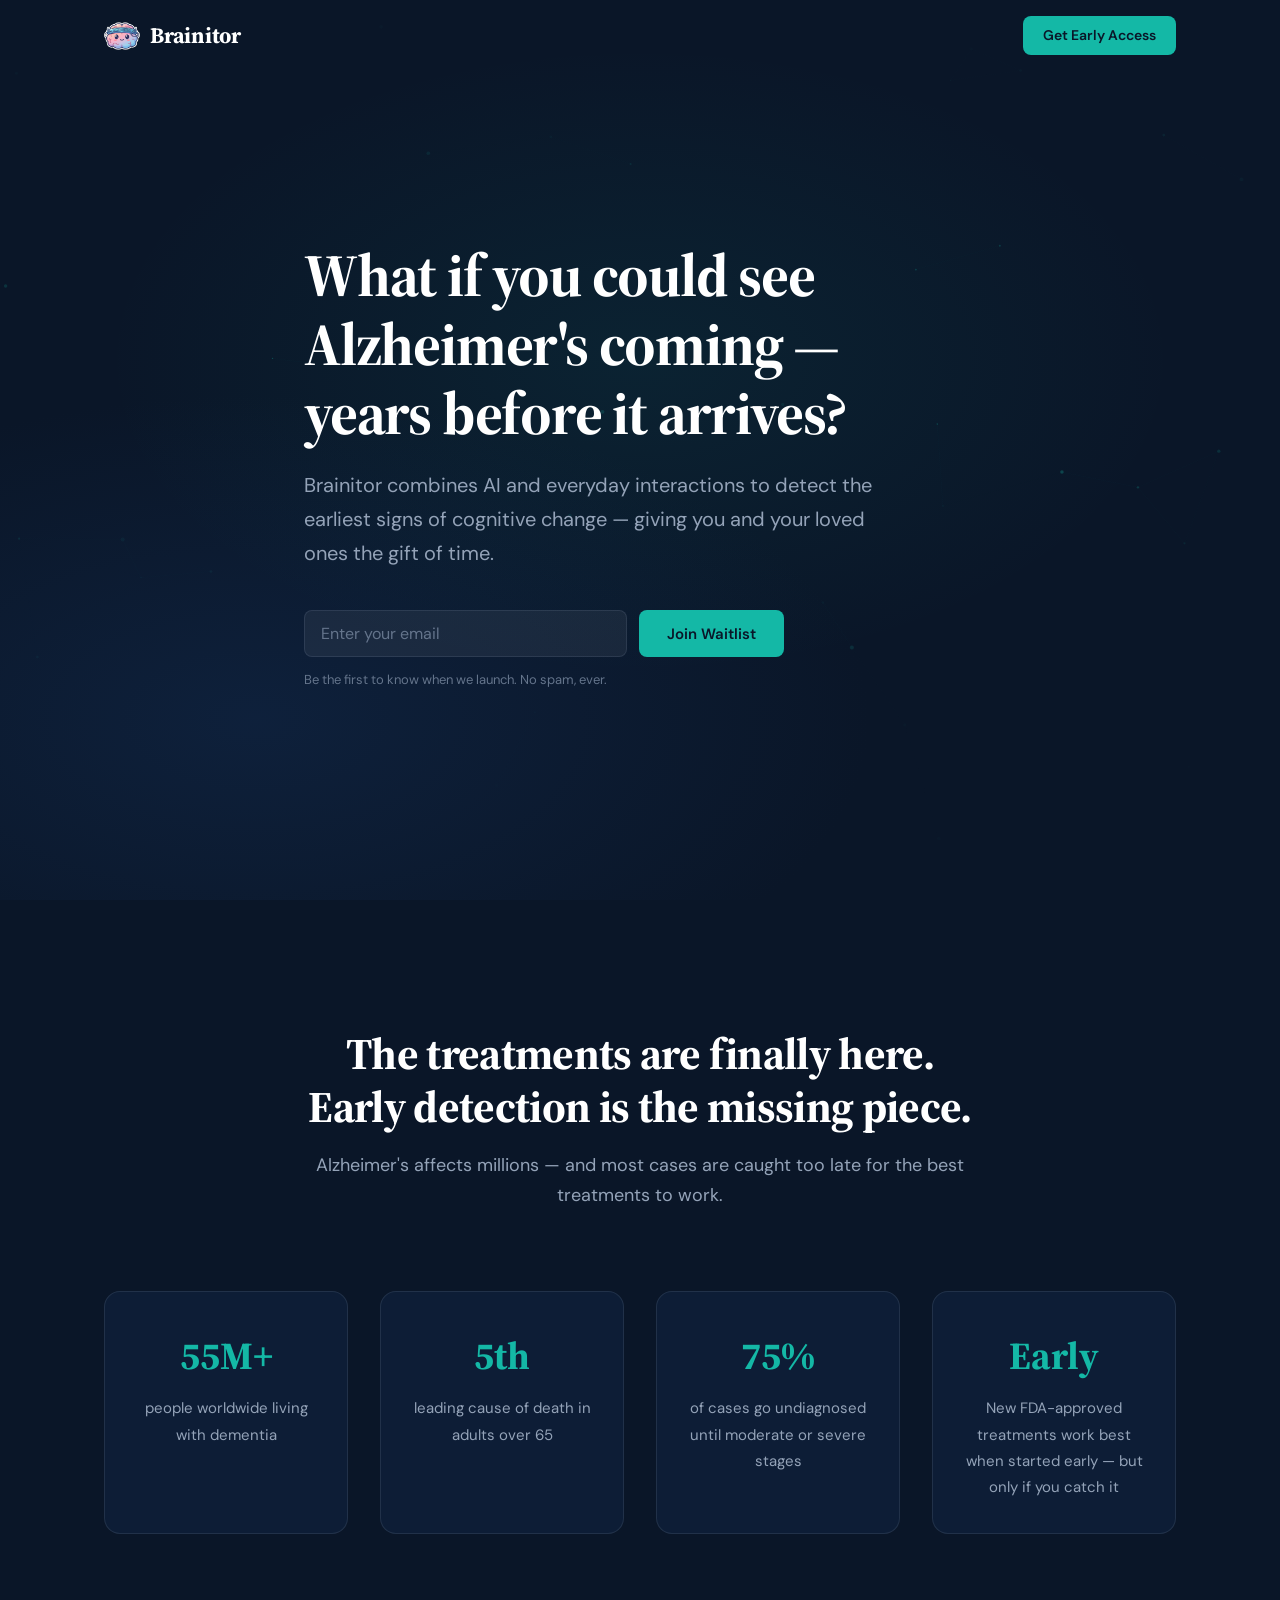
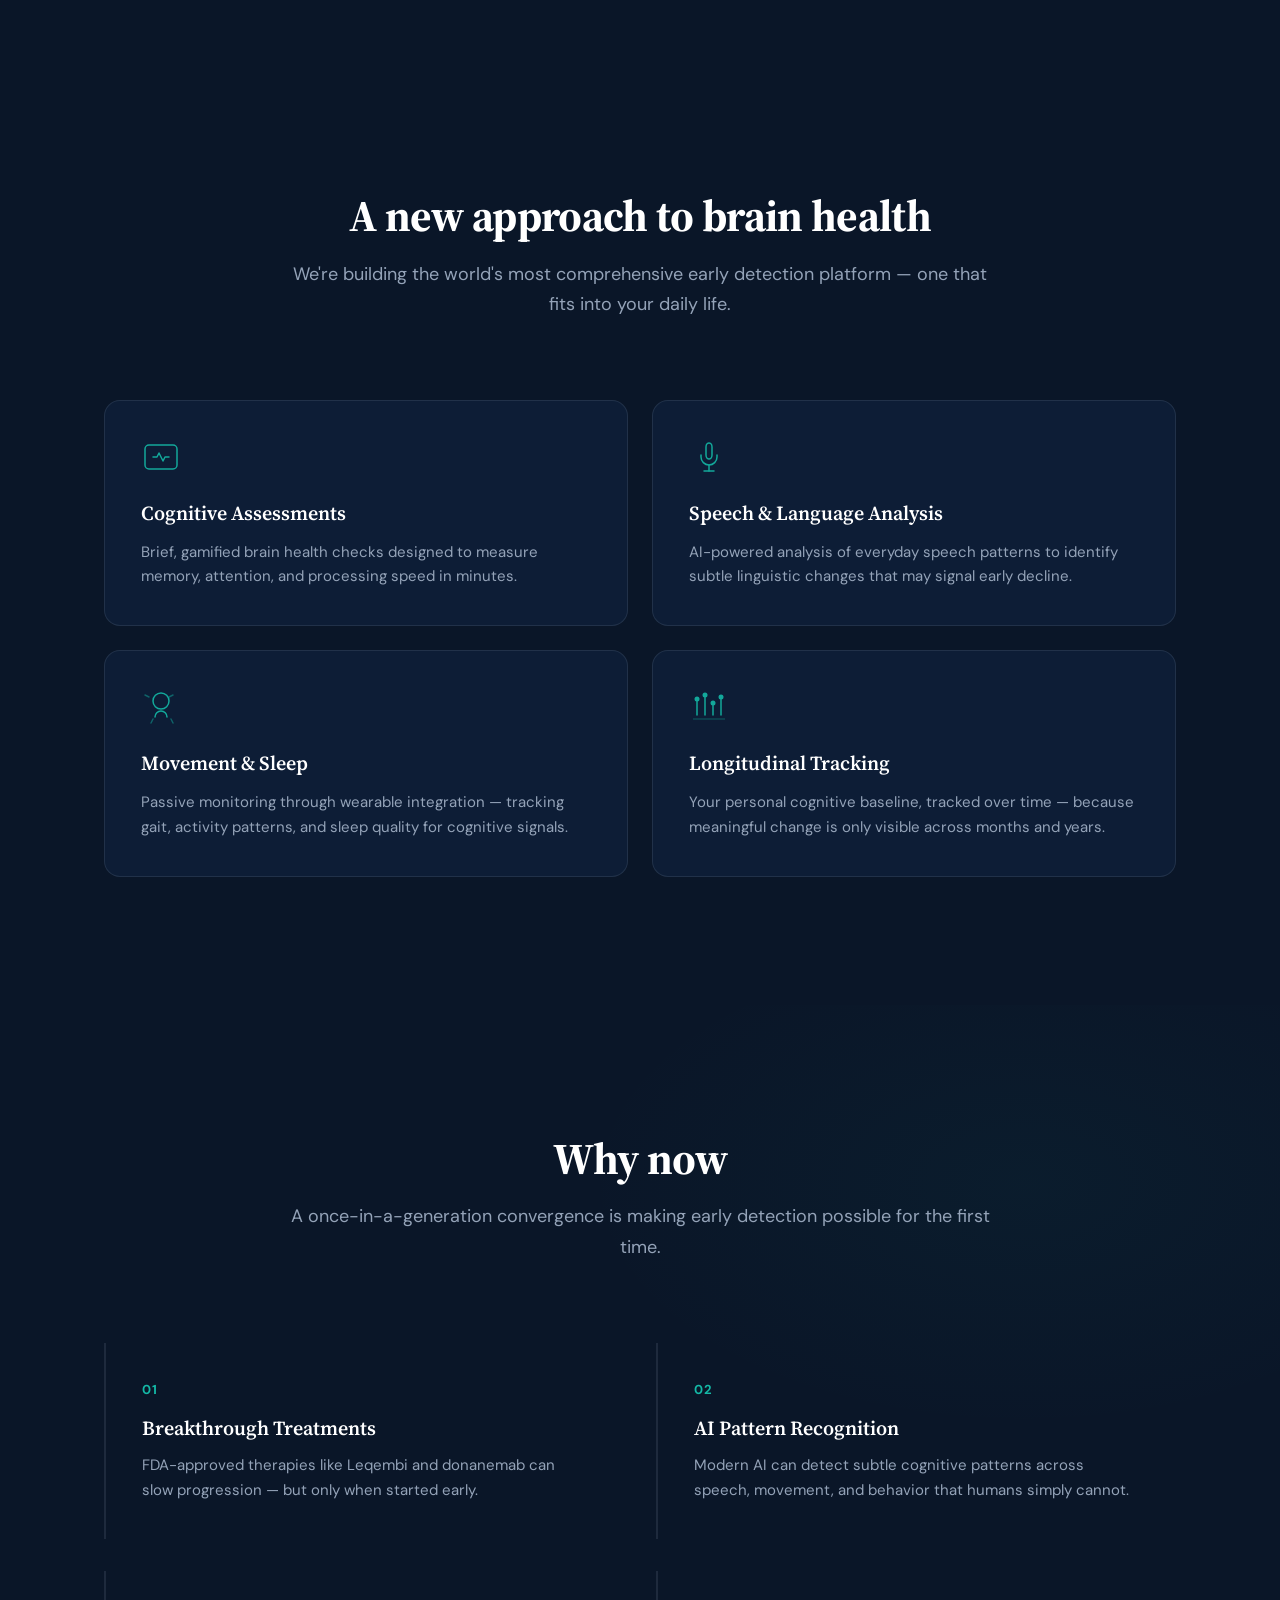
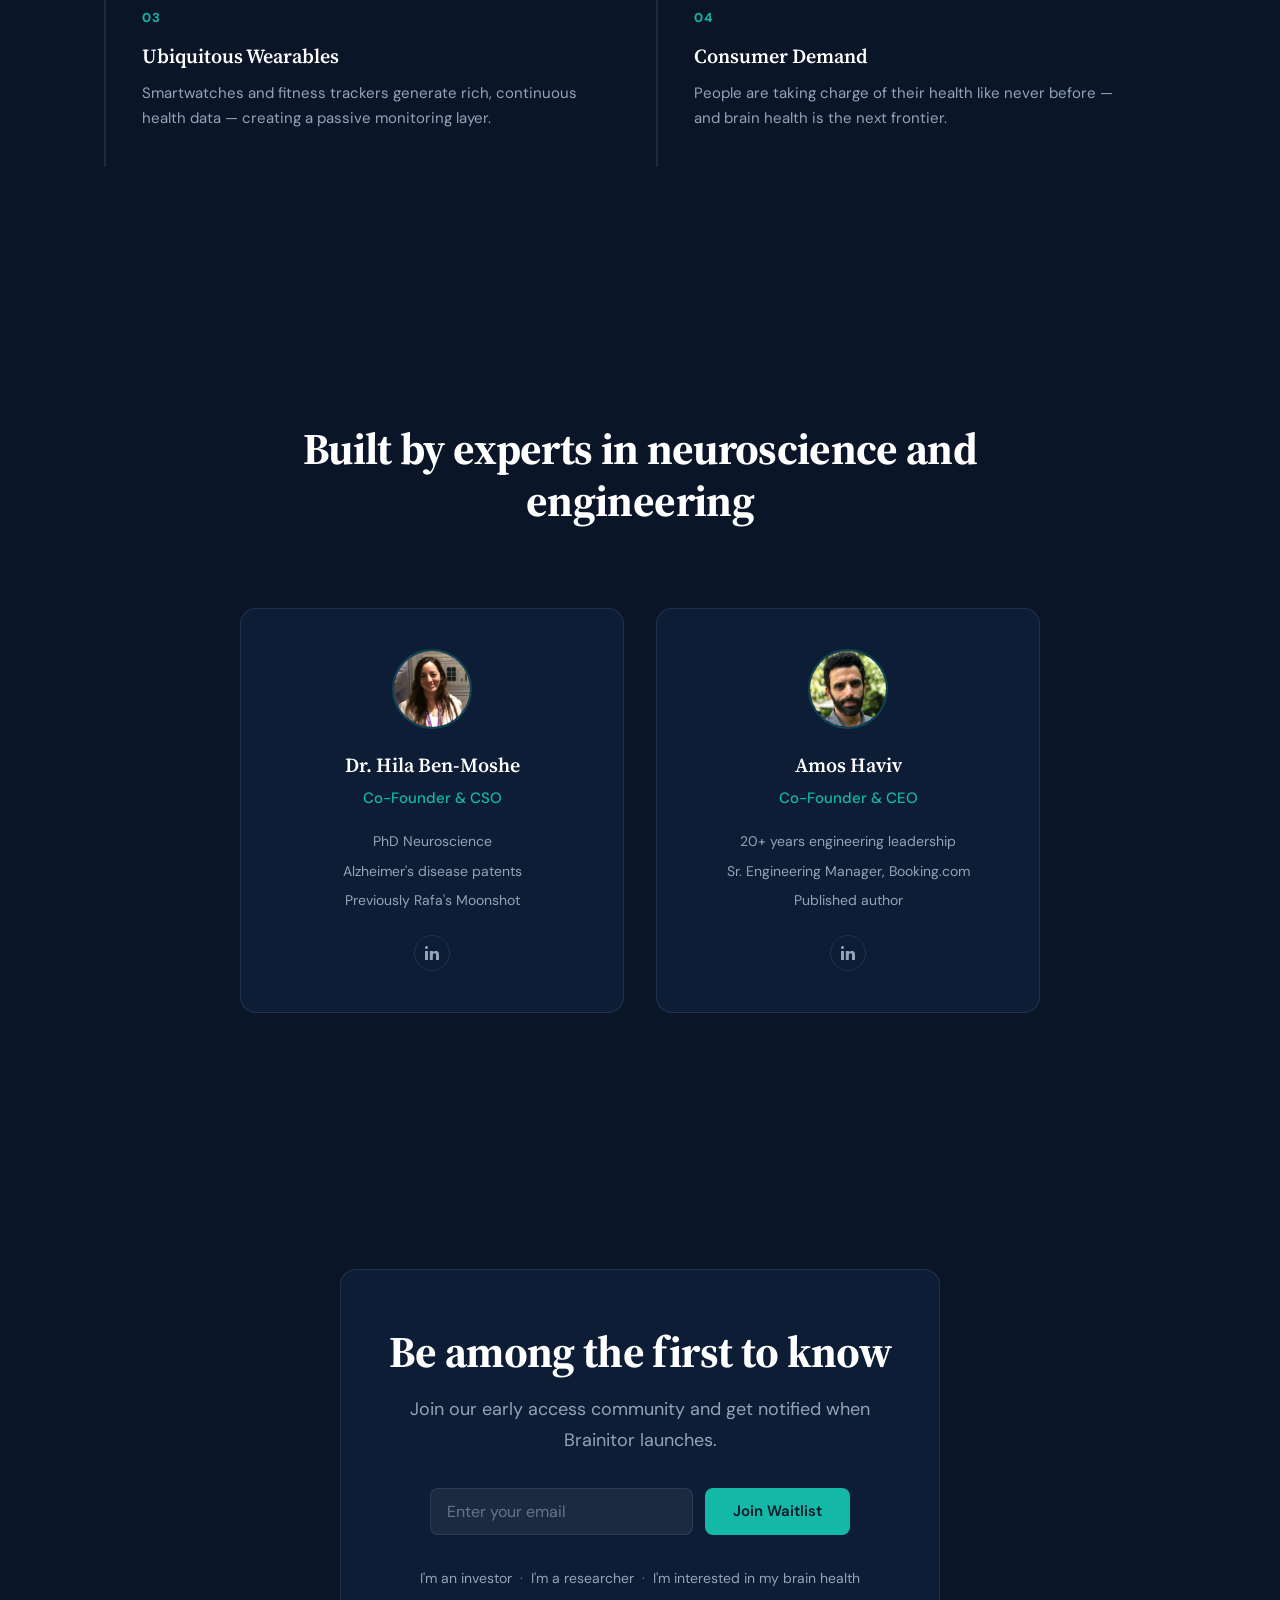
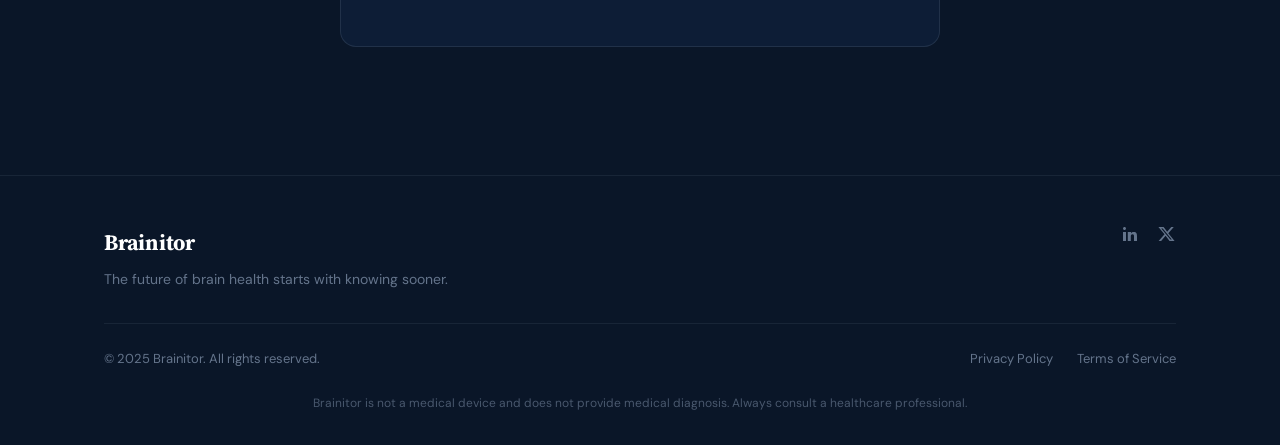
==== index.html @ 205f5f48 "Initial" ====
<!DOCTYPE html>
<html lang="en">
<head>
  <meta charset="UTF-8">
  <meta name="viewport" content="width=device-width, initial-scale=1.0">
  <title>Brainitor — Early Detection for Better Brain Health</title>
  <meta name="description" content="Brainitor combines AI and everyday interactions to detect the earliest signs of cognitive change — giving you and your loved ones the gift of time.">
  <meta name="keywords" content="brain health, early detection, Alzheimer's, cognitive health, AI, dementia, neuroscience">

  <!-- Open Graph -->
  <meta property="og:type" content="website">
  <meta property="og:title" content="Brainitor — Early Detection for Better Brain Health">
  <meta property="og:description" content="Brainitor combines AI and everyday interactions to detect the earliest signs of cognitive change — giving you and your loved ones the gift of time.">
  <meta property="og:image" content="https://brainitor.com/assets/og-image.png">
  <meta property="og:url" content="https://brainitor.com">
  <meta property="og:site_name" content="Brainitor">

  <!-- Twitter Card -->
  <meta name="twitter:card" content="summary_large_image">
  <meta name="twitter:title" content="Brainitor — Early Detection for Better Brain Health">
  <meta name="twitter:description" content="Brainitor combines AI and everyday interactions to detect the earliest signs of cognitive change.">
  <meta name="twitter:image" content="https://brainitor.com/assets/og-image.png">

  <!-- Favicon -->
  <link rel="icon" type="image/x-icon" href="img/favicon.ico">

  <!-- Fonts -->
  <link rel="preconnect" href="https://fonts.googleapis.com">
  <link rel="preconnect" href="https://fonts.gstatic.com" crossorigin>
  <link href="https://fonts.googleapis.com/css2?family=Source+Serif+4:opsz,wght@8..60,400;8..60,600;8..60,700&family=DM+Sans:wght@400;500;600;700&display=swap" rel="stylesheet">

  <!-- Styles -->
  <link rel="stylesheet" href="css/styles.css">

  <!-- Structured Data -->
  <script type="application/ld+json">
  {
    "@context": "https://schema.org",
    "@type": "Organization",
    "name": "Brainitor",
    "url": "https://brainitor.com",
    "description": "Consumer-first, multi-modal AI platform for early cognitive decline detection.",
    "founders": [
      {
        "@type": "Person",
        "name": "Dr. Hila Ben-Moshe",
        "jobTitle": "Co-Founder & CSO"
      },
      {
        "@type": "Person",
        "name": "Amos Haviv",
        "jobTitle": "Co-Founder & CEO"
      }
    ]
  }
  </script>

  <!-- Analytics placeholder: Add your Google Analytics or Plausible snippet here -->
</head>
<body>
  <!-- Skip to content -->
  <a href="#main-content" class="skip-link">Skip to main content</a>

  <!-- Navigation -->
  <header class="nav" id="nav">
    <div class="nav__inner container">
      <a href="/" class="nav__logo" aria-label="Brainitor home">
        <img class="nav__logo-icon" src="img/logo.png" alt="" width="36" height="36">
        <span class="nav__logo-text">Brainitor</span>
      </a>
      <a href="#waitlist" class="btn btn--small">Get Early Access</a>
    </div>
  </header>

  <main id="main-content">

    <!-- Hero -->
    <section class="hero" id="hero">
      <canvas class="hero__canvas" id="heroCanvas" aria-hidden="true"></canvas>
      <div class="hero__overlay"></div>
      <div class="hero__content container">
        <h1 class="hero__title">What if you could see Alzheimer's coming &mdash; years before it arrives?</h1>
        <p class="hero__subtitle">Brainitor combines AI and everyday interactions to detect the earliest signs of cognitive change &mdash; giving you and your loved ones the gift of time.</p>
        <form class="hero__form waitlist-form" id="heroForm">
          <div class="hero__form-row">
            <label for="hero-email" class="sr-only">Email address</label>
            <input type="email" id="hero-email" name="email" placeholder="Enter your email" required class="input" autocomplete="email">
            <button type="submit" class="btn">Join Waitlist</button>
          </div>
          <p class="hero__form-note">Be the first to know when we launch. No spam, ever.</p>
        </form>
        <div class="hero__form-success" id="heroFormSuccess" hidden>
          <p>Thank you! You're on the list. We'll be in touch soon.</p>
        </div>
      </div>
    </section>

    <!-- Problem -->
    <section class="section problem" id="problem">
      <div class="container">
        <div class="section__header reveal">
          <h2 class="section__title">The treatments are finally here.<br>Early detection is the missing piece.</h2>
          <p class="section__subtitle">Alzheimer's affects millions — and most cases are caught too late for the best treatments to work.</p>
        </div>
        <div class="stats reveal">
          <div class="stat">
            <span class="stat__number">55M+</span>
            <span class="stat__label">people worldwide living with dementia</span>
          </div>
          <div class="stat">
            <span class="stat__number">5th</span>
            <span class="stat__label">leading cause of death in adults over 65</span>
          </div>
          <div class="stat">
            <span class="stat__number">75%</span>
            <span class="stat__label">of cases go undiagnosed until moderate or severe stages</span>
          </div>
          <div class="stat">
            <span class="stat__number">Early</span>
            <span class="stat__label">New FDA-approved treatments work best when started early — but only if you catch it</span>
          </div>
        </div>
      </div>
    </section>

    <!-- Approach -->
    <section class="section approach" id="approach">
      <div class="container">
        <div class="section__header reveal">
          <h2 class="section__title">A new approach to brain health</h2>
          <p class="section__subtitle">We're building the world's most comprehensive early detection platform — one that fits into your daily life.</p>
        </div>
        <div class="cards reveal">
          <div class="card">
            <div class="card__icon" aria-hidden="true">
              <svg width="40" height="40" viewBox="0 0 40 40" fill="none">
                <rect x="4" y="8" width="32" height="24" rx="4" stroke="var(--accent)" stroke-width="1.5"/>
                <path d="M12 20h4l2-4 4 8 2-4h4" stroke="var(--accent)" stroke-width="1.5" stroke-linecap="round" stroke-linejoin="round"/>
              </svg>
            </div>
            <h3 class="card__title">Cognitive Assessments</h3>
            <p class="card__text">Brief, gamified brain health checks designed to measure memory, attention, and processing speed in minutes.</p>
          </div>
          <div class="card">
            <div class="card__icon" aria-hidden="true">
              <svg width="40" height="40" viewBox="0 0 40 40" fill="none">
                <path d="M20 6c-1 0-3 1-3 4v8c0 3 2 4 3 4s3-1 3-4v-8c0-3-2-4-3-4z" stroke="var(--accent)" stroke-width="1.5"/>
                <path d="M12 18v2c0 4.4 3.6 8 8 8s8-3.6 8-8v-2" stroke="var(--accent)" stroke-width="1.5" stroke-linecap="round"/>
                <line x1="20" y1="28" x2="20" y2="34" stroke="var(--accent)" stroke-width="1.5" stroke-linecap="round"/>
                <line x1="15" y1="34" x2="25" y2="34" stroke="var(--accent)" stroke-width="1.5" stroke-linecap="round"/>
              </svg>
            </div>
            <h3 class="card__title">Speech &amp; Language Analysis</h3>
            <p class="card__text">AI-powered analysis of everyday speech patterns to identify subtle linguistic changes that may signal early decline.</p>
          </div>
          <div class="card">
            <div class="card__icon" aria-hidden="true">
              <svg width="40" height="40" viewBox="0 0 40 40" fill="none">
                <circle cx="20" cy="14" r="8" stroke="var(--accent)" stroke-width="1.5"/>
                <path d="M14 30c0-3.3 2.7-6 6-6s6 2.7 6 6" stroke="var(--accent)" stroke-width="1.5" stroke-linecap="round"/>
                <path d="M28 10l4-2m-24 2L4 8m8 24l-2 4m20-4l2 4" stroke="var(--accent)" stroke-width="1.5" stroke-linecap="round" opacity="0.5"/>
              </svg>
            </div>
            <h3 class="card__title">Movement &amp; Sleep</h3>
            <p class="card__text">Passive monitoring through wearable integration — tracking gait, activity patterns, and sleep quality for cognitive signals.</p>
          </div>
          <div class="card">
            <div class="card__icon" aria-hidden="true">
              <svg width="40" height="40" viewBox="0 0 40 40" fill="none">
                <path d="M8 28V12" stroke="var(--accent)" stroke-width="1.5" stroke-linecap="round"/>
                <path d="M16 28V8" stroke="var(--accent)" stroke-width="1.5" stroke-linecap="round"/>
                <path d="M24 28V16" stroke="var(--accent)" stroke-width="1.5" stroke-linecap="round"/>
                <path d="M32 28V10" stroke="var(--accent)" stroke-width="1.5" stroke-linecap="round"/>
                <circle cx="8" cy="12" r="2.5" fill="var(--accent)"/>
                <circle cx="16" cy="8" r="2.5" fill="var(--accent)"/>
                <circle cx="24" cy="16" r="2.5" fill="var(--accent)"/>
                <circle cx="32" cy="10" r="2.5" fill="var(--accent)"/>
                <line x1="4" y1="32" x2="36" y2="32" stroke="var(--accent)" stroke-width="1.5" opacity="0.3"/>
              </svg>
            </div>
            <h3 class="card__title">Longitudinal Tracking</h3>
            <p class="card__text">Your personal cognitive baseline, tracked over time — because meaningful change is only visible across months and years.</p>
          </div>
        </div>
      </div>
    </section>

    <!-- Why Now -->
    <section class="section why-now" id="why-now">
      <div class="container">
        <div class="section__header reveal">
          <h2 class="section__title">Why now</h2>
          <p class="section__subtitle">A once-in-a-generation convergence is making early detection possible for the first time.</p>
        </div>
        <div class="grid-2x2 reveal">
          <div class="grid-item">
            <div class="grid-item__marker" aria-hidden="true">01</div>
            <h3 class="grid-item__title">Breakthrough Treatments</h3>
            <p class="grid-item__text">FDA-approved therapies like Leqembi and donanemab can slow progression — but only when started early.</p>
          </div>
          <div class="grid-item">
            <div class="grid-item__marker" aria-hidden="true">02</div>
            <h3 class="grid-item__title">AI Pattern Recognition</h3>
            <p class="grid-item__text">Modern AI can detect subtle cognitive patterns across speech, movement, and behavior that humans simply cannot.</p>
          </div>
          <div class="grid-item">
            <div class="grid-item__marker" aria-hidden="true">03</div>
            <h3 class="grid-item__title">Ubiquitous Wearables</h3>
            <p class="grid-item__text">Smartwatches and fitness trackers generate rich, continuous health data — creating a passive monitoring layer.</p>
          </div>
          <div class="grid-item">
            <div class="grid-item__marker" aria-hidden="true">04</div>
            <h3 class="grid-item__title">Consumer Demand</h3>
            <p class="grid-item__text">People are taking charge of their health like never before — and brain health is the next frontier.</p>
          </div>
        </div>
      </div>
    </section>

    <!-- Team -->
    <section class="section team" id="team">
      <div class="container">
        <div class="section__header reveal">
          <h2 class="section__title">Built by experts in neuroscience and engineering</h2>
        </div>
        <div class="team__grid reveal">
          <div class="team-card">
            <img class="team-card__photo" src="img/hila.jpeg" alt="Dr. Hila Ben-Moshe" width="80" height="80">
            <h3 class="team-card__name">Dr. Hila Ben-Moshe</h3>
            <p class="team-card__role">Co-Founder &amp; CSO</p>
            <ul class="team-card__details">
              <li>PhD Neuroscience</li>
              <li>Alzheimer's disease patents</li>
              <li>Previously Rafa's Moonshot</li>
            </ul>
            <a href="https://www.linkedin.com/in/hila-ben-moshe/" target="_blank" rel="noopener noreferrer" class="team-card__social" aria-label="Hila Ben-Moshe on LinkedIn">
              <svg width="20" height="20" viewBox="0 0 20 20" fill="currentColor" aria-hidden="true">
                <path d="M4.5 3C3.67 3 3 3.67 3 4.5S3.67 6 4.5 6 6 5.33 6 4.5 5.33 3 4.5 3zM3 8h3v9H3V8zm5.5 0H11v1.2h.04C11.4 8.5 12.6 8 13.8 8c2.8 0 3.2 1.8 3.2 4.2V17h-3v-4.3c0-1 0-2.4-1.5-2.4s-1.7 1.2-1.7 2.3V17h-3V8z"/>
              </svg>
            </a>
          </div>
          <div class="team-card">
            <img class="team-card__photo" src="img/amos.jpeg" alt="Amos Haviv" width="80" height="80">
            <h3 class="team-card__name">Amos Haviv</h3>
            <p class="team-card__role">Co-Founder &amp; CEO</p>
            <ul class="team-card__details">
              <li>20+ years engineering leadership</li>
              <li>Sr. Engineering Manager, Booking.com</li>
              <li>Published author</li>
            </ul>
            <a href="https://www.linkedin.com/in/amoshaviv/" target="_blank" rel="noopener noreferrer" class="team-card__social" aria-label="Amos Haviv on LinkedIn">
              <svg width="20" height="20" viewBox="0 0 20 20" fill="currentColor" aria-hidden="true">
                <path d="M4.5 3C3.67 3 3 3.67 3 4.5S3.67 6 4.5 6 6 5.33 6 4.5 5.33 3 4.5 3zM3 8h3v9H3V8zm5.5 0H11v1.2h.04C11.4 8.5 12.6 8 13.8 8c2.8 0 3.2 1.8 3.2 4.2V17h-3v-4.3c0-1 0-2.4-1.5-2.4s-1.7 1.2-1.7 2.3V17h-3V8z"/>
              </svg>
            </a>
          </div>
        </div>
      </div>
    </section>

    <!-- CTA / Waitlist -->
    <section class="section cta" id="waitlist">
      <div class="container">
        <div class="cta__inner reveal">
          <h2 class="section__title">Be among the first to know</h2>
          <p class="section__subtitle">Join our early access community and get notified when Brainitor launches.</p>
          <form class="cta__form waitlist-form" id="ctaForm">
            <div class="cta__form-row">
              <label for="cta-email" class="sr-only">Email address</label>
              <input type="email" id="cta-email" name="email" placeholder="Enter your email" required class="input" autocomplete="email">
              <button type="submit" class="btn">Join Waitlist</button>
            </div>
          </form>
          <div class="cta__form-success" id="ctaFormSuccess" hidden>
            <p>Thank you! You're on the list. We'll be in touch soon.</p>
          </div>
          <div class="cta__links">
            <a href="mailto:hello@brainitor.com?subject=Investor%20Inquiry">I'm an investor</a>
            <span class="cta__links-divider" aria-hidden="true">&middot;</span>
            <a href="mailto:hello@brainitor.com?subject=Research%20Collaboration">I'm a researcher</a>
            <span class="cta__links-divider" aria-hidden="true">&middot;</span>
            <a href="mailto:hello@brainitor.com?subject=Early%20Access%20Interest">I'm interested in my brain health</a>
          </div>
        </div>
      </div>
    </section>

  </main>

  <!-- Footer -->
  <footer class="footer">
    <div class="container">
      <div class="footer__top">
        <div class="footer__brand">
          <span class="nav__logo-text">Brainitor</span>
          <p class="footer__tagline">The future of brain health starts with knowing sooner.</p>
        </div>
        <div class="footer__social">
          <a href="#" aria-label="Brainitor on LinkedIn">
            <svg width="20" height="20" viewBox="0 0 20 20" fill="currentColor" aria-hidden="true">
              <path d="M4.5 3C3.67 3 3 3.67 3 4.5S3.67 6 4.5 6 6 5.33 6 4.5 5.33 3 4.5 3zM3 8h3v9H3V8zm5.5 0H11v1.2h.04C11.4 8.5 12.6 8 13.8 8c2.8 0 3.2 1.8 3.2 4.2V17h-3v-4.3c0-1 0-2.4-1.5-2.4s-1.7 1.2-1.7 2.3V17h-3V8z"/>
            </svg>
          </a>
          <a href="#" aria-label="Brainitor on X (Twitter)">
            <svg width="20" height="20" viewBox="0 0 20 20" fill="currentColor" aria-hidden="true">
              <path d="M15.27 3h2.51l-5.49 6.27L18.6 17h-5.06l-3.96-5.18L5.16 17H2.64l5.87-6.71L2.4 3h5.19l3.58 4.73L15.27 3zm-.88 12.57h1.39L6.73 4.43H5.24l9.15 11.14z"/>
            </svg>
          </a>
        </div>
      </div>
      <div class="footer__bottom">
        <p class="footer__copy">&copy; 2025 Brainitor. All rights reserved.</p>
        <div class="footer__links">
          <a href="#">Privacy Policy</a>
          <a href="#">Terms of Service</a>
        </div>
      </div>
      <p class="footer__disclaimer">Brainitor is not a medical device and does not provide medical diagnosis. Always consult a healthcare professional.</p>
    </div>
  </footer>

  <script src="js/main.js"></script>
</body>
</html>
---- css/styles.css ----
/* ========================================
   Brainitor — Stealth Homepage Styles
   ======================================== */

/* --- Custom Properties --- */
:root {
  --bg-deep: #0a1628;
  --bg-mid: #0f2340;
  --bg-card: rgba(15, 35, 64, 0.6);
  --accent: #14b8a6;
  --accent-hover: #0d9488;
  --cta: #f97316;
  --cta-hover: #ea580c;
  --text-primary: #ffffff;
  --text-body: #f8fafc;
  --text-muted: #94a3b8;
  --text-dim: #64748b;
  --border-subtle: rgba(148, 163, 184, 0.1);
  --border-card: rgba(148, 163, 184, 0.15);
  --font-heading: 'Source Serif 4', Georgia, serif;
  --font-body: 'DM Sans', system-ui, -apple-system, sans-serif;
  --container: 1120px;
  --space-xs: 0.5rem;
  --space-sm: 1rem;
  --space-md: 1.5rem;
  --space-lg: 3rem;
  --space-xl: 5rem;
  --space-2xl: 8rem;
  --radius: 8px;
  --radius-lg: 16px;
  --transition: 0.3s ease;
}

/* --- Reset --- */
*,
*::before,
*::after {
  box-sizing: border-box;
  margin: 0;
  padding: 0;
}

html {
  scroll-behavior: smooth;
  -webkit-text-size-adjust: 100%;
}

body {
  font-family: var(--font-body);
  font-size: 1rem;
  line-height: 1.65;
  color: var(--text-body);
  background-color: var(--bg-deep);
  -webkit-font-smoothing: antialiased;
  -moz-osx-font-smoothing: grayscale;
  overflow-x: hidden;
}

img, svg {
  display: block;
  max-width: 100%;
}

a {
  color: var(--accent);
  text-decoration: none;
  transition: color var(--transition);
}

a:hover {
  color: var(--accent-hover);
}

ul {
  list-style: none;
}

/* --- Utilities --- */
.sr-only {
  position: absolute;
  width: 1px;
  height: 1px;
  padding: 0;
  margin: -1px;
  overflow: hidden;
  clip: rect(0, 0, 0, 0);
  white-space: nowrap;
  border: 0;
}

.skip-link {
  position: absolute;
  top: -100%;
  left: 16px;
  z-index: 1000;
  padding: 0.75rem 1.5rem;
  background: var(--accent);
  color: var(--bg-deep);
  font-weight: 600;
  border-radius: var(--radius);
  transition: top var(--transition);
}

.skip-link:focus {
  top: 16px;
  color: var(--bg-deep);
}

.container {
  width: 100%;
  max-width: var(--container);
  margin: 0 auto;
  padding: 0 1.5rem;
}

/* --- Navigation --- */
.nav {
  position: fixed;
  top: 0;
  left: 0;
  right: 0;
  z-index: 100;
  padding: 1rem 0;
  transition: background var(--transition), box-shadow var(--transition);
}

.nav--scrolled {
  background: rgba(10, 22, 40, 0.85);
  backdrop-filter: blur(16px);
  -webkit-backdrop-filter: blur(16px);
  box-shadow: 0 1px 0 var(--border-subtle);
}

.nav__inner {
  display: flex;
  align-items: center;
  justify-content: space-between;
}

.nav__logo {
  display: flex;
  align-items: center;
  gap: 0.625rem;
  color: var(--text-primary);
  text-decoration: none;
}

.nav__logo:hover {
  color: var(--text-primary);
}

.nav__logo-icon {
  width: 36px;
  height: 36px;
  object-fit: contain;
  border-radius: 6px;
}

.nav__logo-text {
  font-family: var(--font-heading);
  font-size: 1.375rem;
  font-weight: 700;
  letter-spacing: -0.01em;
  color: var(--text-primary);
}

/* --- Buttons --- */
.btn {
  display: inline-flex;
  align-items: center;
  justify-content: center;
  padding: 0.75rem 1.75rem;
  font-family: var(--font-body);
  font-size: 0.9375rem;
  font-weight: 600;
  color: var(--bg-deep);
  background: var(--accent);
  border: none;
  border-radius: var(--radius);
  cursor: pointer;
  transition: background var(--transition), transform 0.15s ease;
  white-space: nowrap;
}

.btn:hover {
  background: var(--accent-hover);
  color: var(--bg-deep);
  transform: translateY(-1px);
}

.btn:focus-visible {
  outline: 2px solid var(--accent);
  outline-offset: 2px;
}

.btn:active {
  transform: translateY(0);
}

.btn--small {
  padding: 0.5rem 1.25rem;
  font-size: 0.875rem;
}

.input {
  padding: 0.75rem 1rem;
  font-family: var(--font-body);
  font-size: 1rem;
  color: var(--text-body);
  background: rgba(255, 255, 255, 0.06);
  border: 1px solid var(--border-card);
  border-radius: var(--radius);
  outline: none;
  transition: border-color var(--transition), background var(--transition);
  width: 100%;
}

.input::placeholder {
  color: var(--text-dim);
}

.input:focus {
  border-color: var(--accent);
  background: rgba(255, 255, 255, 0.1);
}

/* --- Hero --- */
.hero {
  position: relative;
  display: flex;
  align-items: center;
  min-height: 100vh;
  min-height: 100dvh;
  padding: 8rem 0 6rem;
  overflow: hidden;
}

.hero__canvas {
  position: absolute;
  inset: 0;
  width: 100%;
  height: 100%;
}

.hero__overlay {
  position: absolute;
  inset: 0;
  background:
    radial-gradient(ellipse 60% 50% at 50% 40%, rgba(20, 184, 166, 0.08) 0%, transparent 70%),
    radial-gradient(ellipse 80% 60% at 20% 80%, rgba(15, 35, 64, 0.8) 0%, transparent 60%),
    linear-gradient(180deg, var(--bg-deep) 0%, rgba(10, 22, 40, 0.3) 40%, var(--bg-deep) 100%);
  pointer-events: none;
}

.hero__content {
  position: relative;
  z-index: 2;
  max-width: 720px;
}

.hero__title {
  font-family: var(--font-heading);
  font-size: clamp(2.25rem, 5vw, 3.75rem);
  font-weight: 700;
  line-height: 1.15;
  color: var(--text-primary);
  margin-bottom: 1.25rem;
  letter-spacing: -0.02em;
}

.hero__subtitle {
  font-size: clamp(1.0625rem, 2vw, 1.25rem);
  line-height: 1.7;
  color: var(--text-muted);
  margin-bottom: 2.5rem;
  max-width: 600px;
}

.hero__form-row {
  display: flex;
  gap: 0.75rem;
  max-width: 480px;
}

.hero__form-row .input {
  flex: 1;
}

.hero__form-note {
  margin-top: 0.75rem;
  font-size: 0.8125rem;
  color: var(--text-dim);
}

.hero__form-success p,
.cta__form-success p {
  color: var(--accent);
  font-weight: 500;
  font-size: 1.0625rem;
}

/* --- Sections --- */
.section {
  padding: var(--space-2xl) 0;
}

.section__header {
  text-align: center;
  max-width: 700px;
  margin: 0 auto var(--space-xl);
}

.section__title {
  font-family: var(--font-heading);
  font-size: clamp(1.75rem, 3.5vw, 2.75rem);
  font-weight: 700;
  line-height: 1.2;
  color: var(--text-primary);
  margin-bottom: 1rem;
  letter-spacing: -0.015em;
}

.section__subtitle {
  font-size: clamp(1rem, 1.5vw, 1.125rem);
  color: var(--text-muted);
  line-height: 1.7;
}

/* --- Stats --- */
.stats {
  display: grid;
  grid-template-columns: repeat(4, 1fr);
  gap: 2rem;
}

.stat {
  text-align: center;
  padding: 2rem 1.5rem;
  background: var(--bg-card);
  border: 1px solid var(--border-card);
  border-radius: var(--radius-lg);
}

.stat__number {
  display: block;
  font-family: var(--font-heading);
  font-size: clamp(2rem, 3vw, 2.75rem);
  font-weight: 700;
  color: var(--accent);
  margin-bottom: 0.5rem;
}

.stat__label {
  font-size: 0.9375rem;
  color: var(--text-muted);
  line-height: 1.5;
}

/* --- Cards --- */
.cards {
  display: grid;
  grid-template-columns: repeat(2, 1fr);
  gap: 1.5rem;
}

.card {
  padding: 2.25rem;
  background: var(--bg-card);
  border: 1px solid var(--border-card);
  border-radius: var(--radius-lg);
  transition: border-color var(--transition), transform var(--transition);
}

.card:hover {
  border-color: rgba(20, 184, 166, 0.3);
  transform: translateY(-2px);
}

.card__icon {
  margin-bottom: 1.25rem;
  opacity: 0.9;
}

.card__title {
  font-family: var(--font-heading);
  font-size: 1.25rem;
  font-weight: 600;
  color: var(--text-primary);
  margin-bottom: 0.625rem;
}

.card__text {
  font-size: 0.9375rem;
  color: var(--text-muted);
  line-height: 1.65;
}

/* --- Grid 2x2 (Why Now) --- */
.why-now {
  background:
    radial-gradient(ellipse 50% 40% at 80% 20%, rgba(20, 184, 166, 0.04) 0%, transparent 70%),
    var(--bg-deep);
}

.grid-2x2 {
  display: grid;
  grid-template-columns: repeat(2, 1fr);
  gap: 2rem;
}

.grid-item {
  padding: 2.25rem;
  border-left: 2px solid var(--border-card);
  transition: border-color var(--transition);
}

.grid-item:hover {
  border-left-color: var(--accent);
}

.grid-item__marker {
  font-family: var(--font-body);
  font-size: 0.8125rem;
  font-weight: 700;
  color: var(--accent);
  letter-spacing: 0.05em;
  margin-bottom: 0.75rem;
}

.grid-item__title {
  font-family: var(--font-heading);
  font-size: 1.25rem;
  font-weight: 600;
  color: var(--text-primary);
  margin-bottom: 0.5rem;
}

.grid-item__text {
  font-size: 0.9375rem;
  color: var(--text-muted);
  line-height: 1.65;
}

/* --- Team --- */
.team__grid {
  display: grid;
  grid-template-columns: repeat(2, 1fr);
  gap: 2rem;
  max-width: 800px;
  margin: 0 auto;
}

.team-card {
  text-align: center;
  padding: 2.5rem 2rem;
  background: var(--bg-card);
  border: 1px solid var(--border-card);
  border-radius: var(--radius-lg);
}

.team-card__avatar {
  width: 80px;
  height: 80px;
  margin: 0 auto 1.25rem;
  display: flex;
  align-items: center;
  justify-content: center;
  background: linear-gradient(135deg, rgba(20, 184, 166, 0.15), rgba(20, 184, 166, 0.05));
  border: 1px solid rgba(20, 184, 166, 0.25);
  border-radius: 50%;
  font-family: var(--font-heading);
  font-size: 1.25rem;
  font-weight: 700;
  color: var(--accent);
}

.team-card__photo {
  width: 80px;
  height: 80px;
  margin: 0 auto 1.25rem;
  border-radius: 50%;
  object-fit: cover;
  border: 2px solid rgba(20, 184, 166, 0.25);
}

.team-card__name {
  font-family: var(--font-heading);
  font-size: 1.25rem;
  font-weight: 600;
  color: var(--text-primary);
  margin-bottom: 0.25rem;
}

.team-card__role {
  font-size: 0.9375rem;
  color: var(--accent);
  font-weight: 500;
  margin-bottom: 1rem;
}

.team-card__details {
  margin-bottom: 1.25rem;
}

.team-card__details li {
  font-size: 0.875rem;
  color: var(--text-muted);
  padding: 0.2rem 0;
}

.team-card__social {
  display: inline-flex;
  align-items: center;
  justify-content: center;
  width: 36px;
  height: 36px;
  color: var(--text-muted);
  border: 1px solid var(--border-card);
  border-radius: 50%;
  transition: color var(--transition), border-color var(--transition);
}

.team-card__social:hover {
  color: var(--accent);
  border-color: var(--accent);
}

/* --- CTA --- */
.cta {
  padding: var(--space-2xl) 0;
}

.cta__inner {
  text-align: center;
  max-width: 600px;
  margin: 0 auto;
  padding: 3.5rem 2.5rem;
  background: var(--bg-card);
  border: 1px solid var(--border-card);
  border-radius: var(--radius-lg);
}

.cta__form {
  margin-top: 2rem;
}

.cta__form-row {
  display: flex;
  gap: 0.75rem;
  max-width: 420px;
  margin: 0 auto;
}

.cta__form-row .input {
  flex: 1;
}

.cta__form-success {
  margin-top: 1rem;
}

.cta__links {
  margin-top: 2rem;
  display: flex;
  align-items: center;
  justify-content: center;
  flex-wrap: wrap;
  gap: 0.5rem;
  font-size: 0.875rem;
}

.cta__links a {
  color: var(--text-muted);
  transition: color var(--transition);
}

.cta__links a:hover {
  color: var(--accent);
}

.cta__links-divider {
  color: var(--text-dim);
}

/* --- Footer --- */
.footer {
  padding: 3rem 0 2rem;
  border-top: 1px solid var(--border-subtle);
}

.footer__top {
  display: flex;
  align-items: flex-start;
  justify-content: space-between;
  margin-bottom: 2rem;
}

.footer__tagline {
  margin-top: 0.5rem;
  font-size: 0.875rem;
  color: var(--text-dim);
}

.footer__social {
  display: flex;
  gap: 1rem;
}

.footer__social a {
  color: var(--text-dim);
  transition: color var(--transition);
}

.footer__social a:hover {
  color: var(--accent);
}

.footer__bottom {
  display: flex;
  align-items: center;
  justify-content: space-between;
  padding-top: 1.5rem;
  border-top: 1px solid var(--border-subtle);
}

.footer__copy {
  font-size: 0.8125rem;
  color: var(--text-dim);
}

.footer__links {
  display: flex;
  gap: 1.5rem;
}

.footer__links a {
  font-size: 0.8125rem;
  color: var(--text-dim);
}

.footer__links a:hover {
  color: var(--text-muted);
}

.footer__disclaimer {
  margin-top: 1.5rem;
  font-size: 0.75rem;
  color: var(--text-dim);
  text-align: center;
  opacity: 0.7;
}

/* --- Scroll Reveal Animations --- */
.reveal {
  opacity: 0;
  transform: translateY(24px);
  transition: opacity 0.7s ease, transform 0.7s ease;
}

.reveal--visible {
  opacity: 1;
  transform: translateY(0);
}

/* --- Reduced Motion --- */
@media (prefers-reduced-motion: reduce) {
  html {
    scroll-behavior: auto;
  }

  .reveal {
    opacity: 1;
    transform: none;
    transition: none;
  }

  .card,
  .btn,
  .grid-item {
    transition: none;
  }

  .hero__canvas {
    display: none;
  }
}

/* --- Responsive: Tablet --- */
@media (max-width: 1024px) {
  .stats {
    grid-template-columns: repeat(2, 1fr);
  }
}

/* --- Responsive: Mobile --- */
@media (max-width: 768px) {
  .section {
    padding: var(--space-xl) 0;
  }

  .section__header {
    margin-bottom: var(--space-lg);
  }

  .hero {
    padding: 7rem 0 4rem;
    min-height: auto;
  }

  .hero__form-row,
  .cta__form-row {
    flex-direction: column;
  }

  .hero__form-row .btn,
  .cta__form-row .btn {
    width: 100%;
  }

  .stats {
    grid-template-columns: 1fr;
    gap: 1rem;
  }

  .stat {
    padding: 1.5rem;
  }

  .cards {
    grid-template-columns: 1fr;
  }

  .grid-2x2 {
    grid-template-columns: 1fr;
    gap: 1.5rem;
  }

  .team__grid {
    grid-template-columns: 1fr;
    max-width: 400px;
  }

  .footer__top {
    flex-direction: column;
    gap: 1.5rem;
  }

  .footer__bottom {
    flex-direction: column;
    gap: 0.75rem;
    text-align: center;
  }

  .cta__inner {
    padding: 2.5rem 1.5rem;
  }

  .cta__links {
    flex-direction: column;
    gap: 0.75rem;
  }

  .cta__links-divider {
    display: none;
  }
}
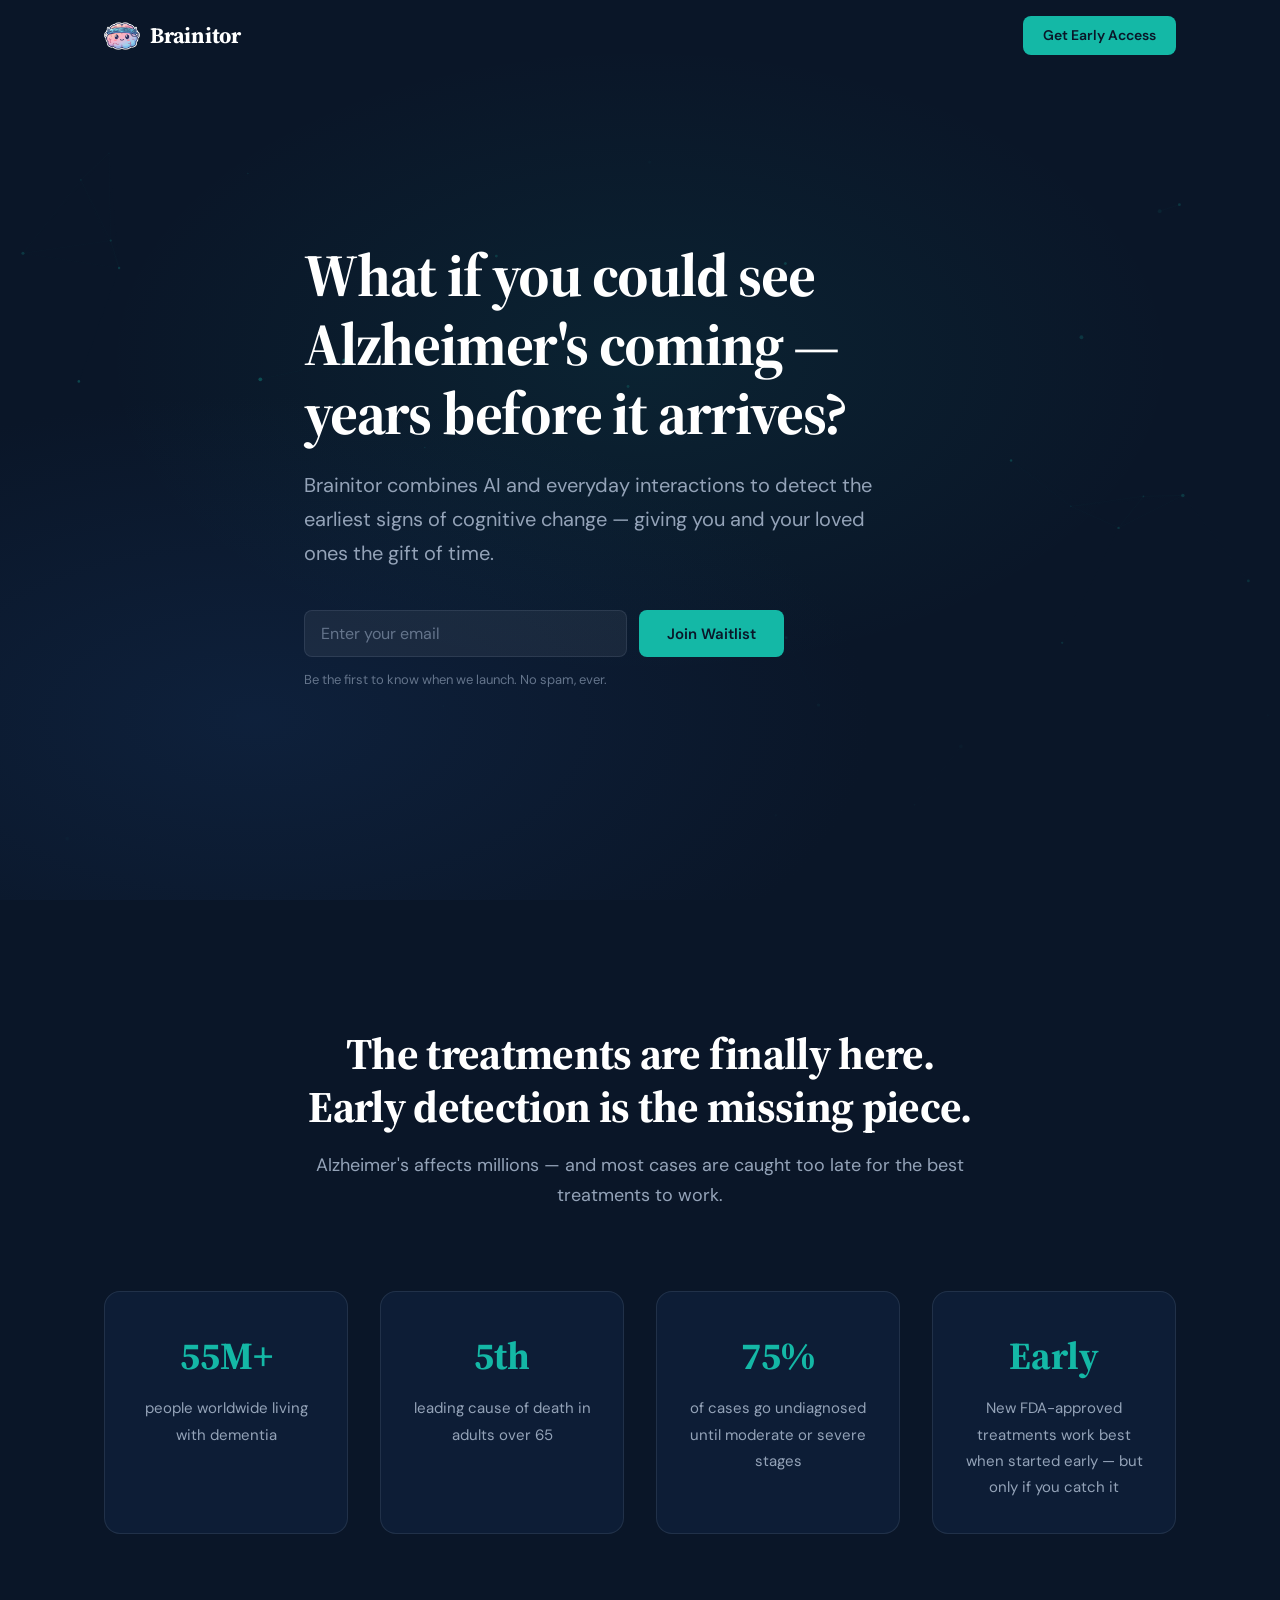
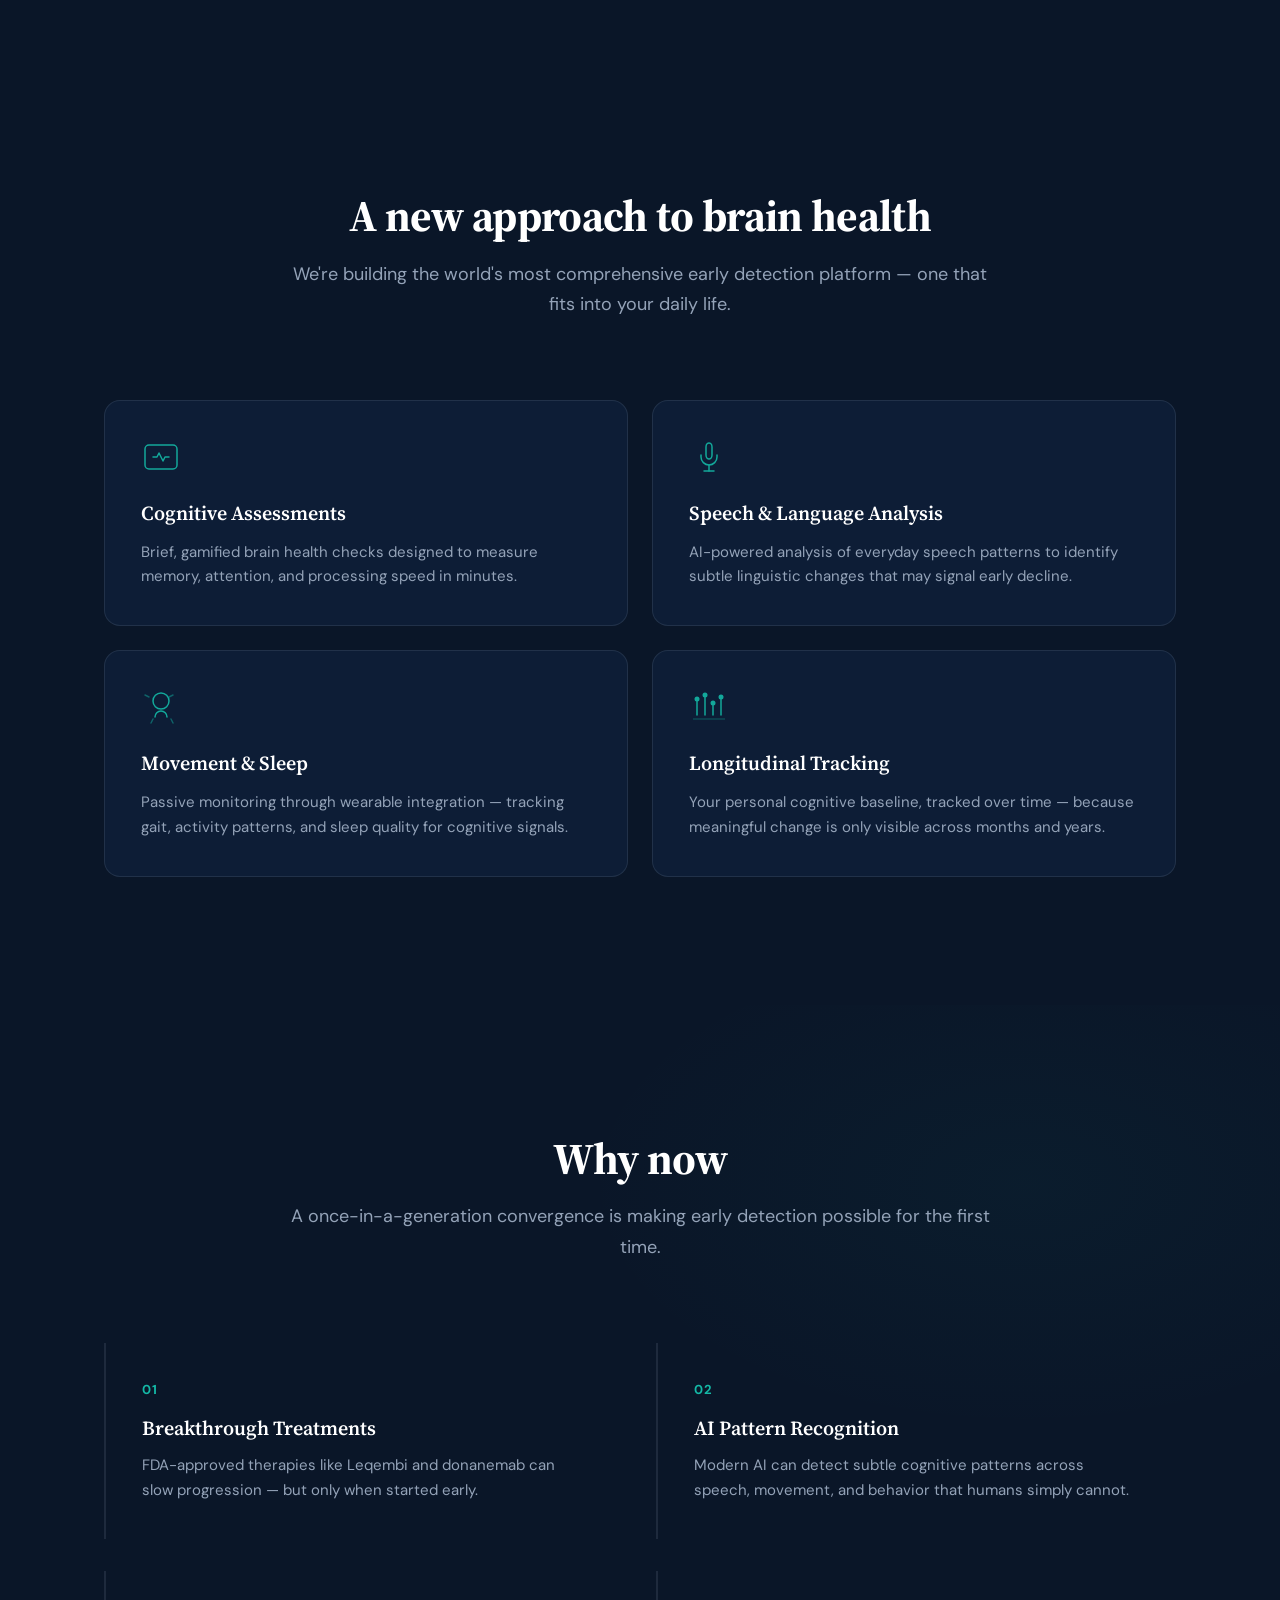
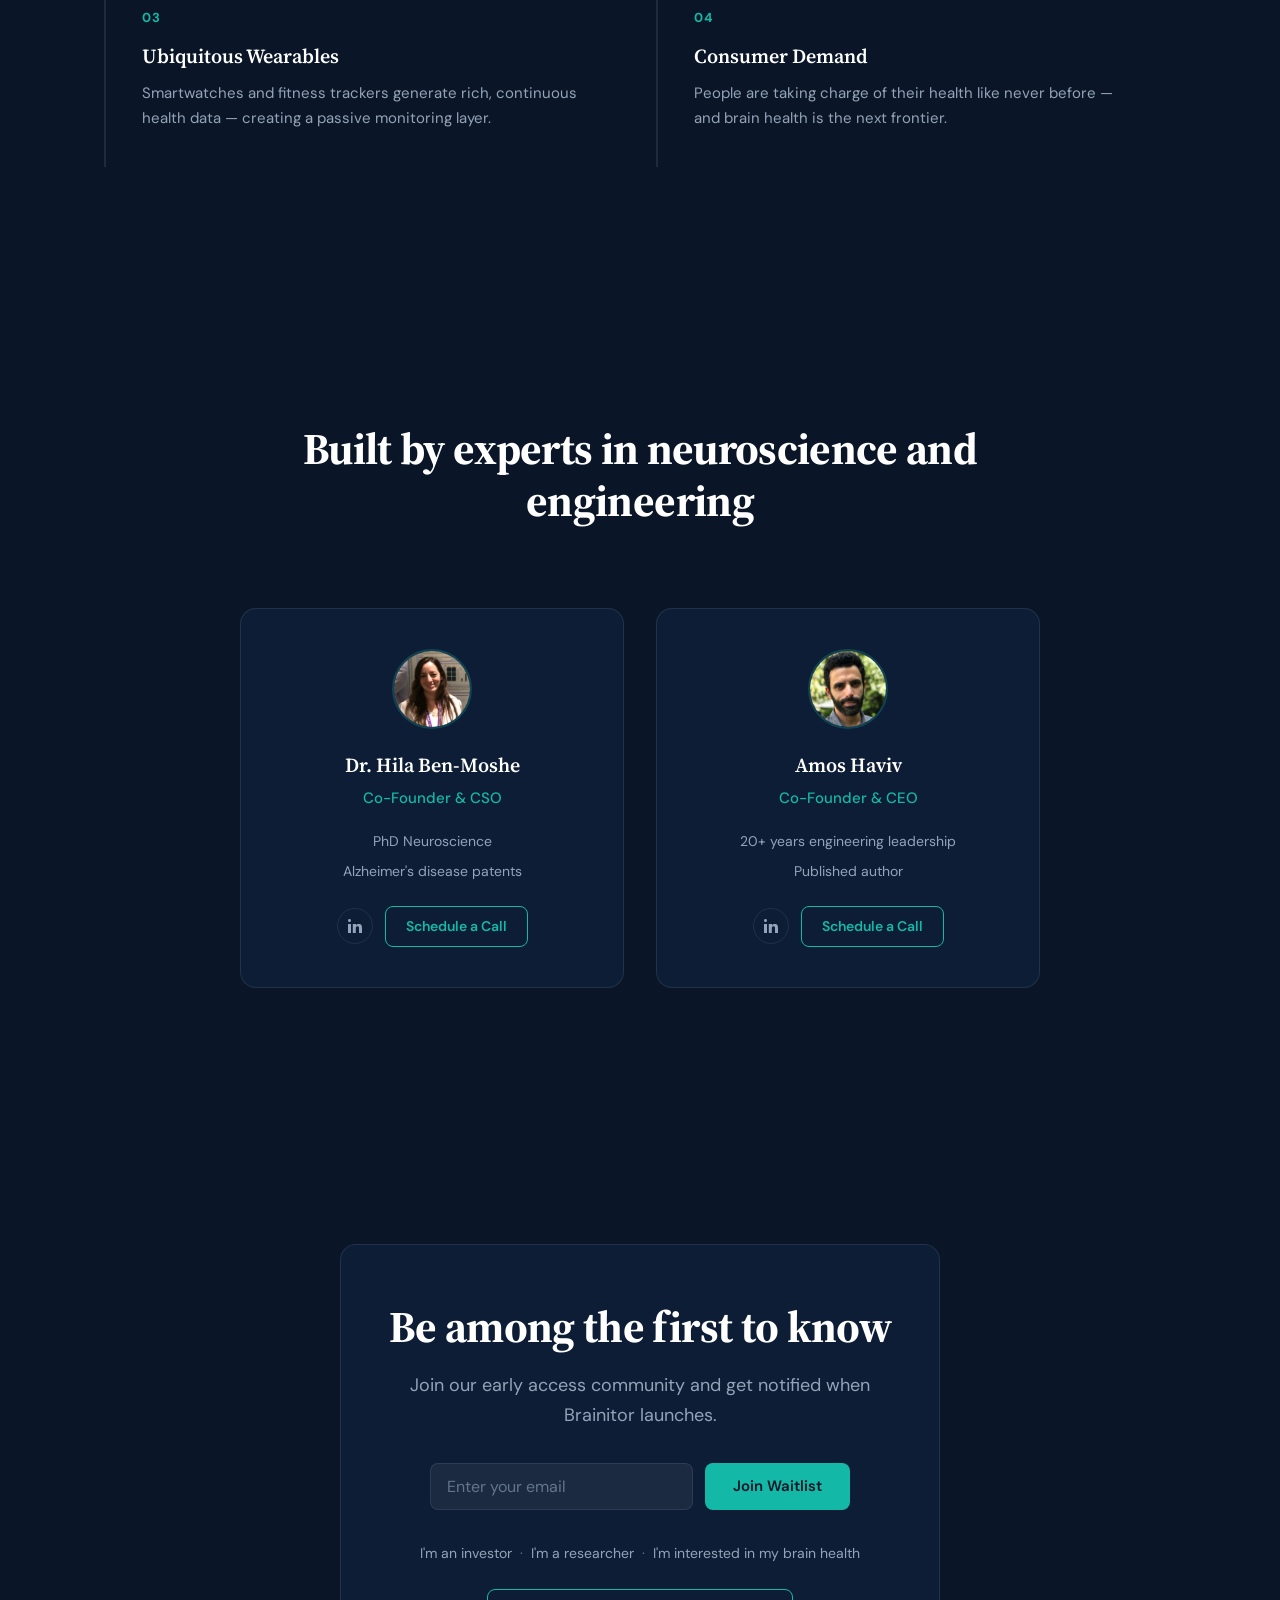
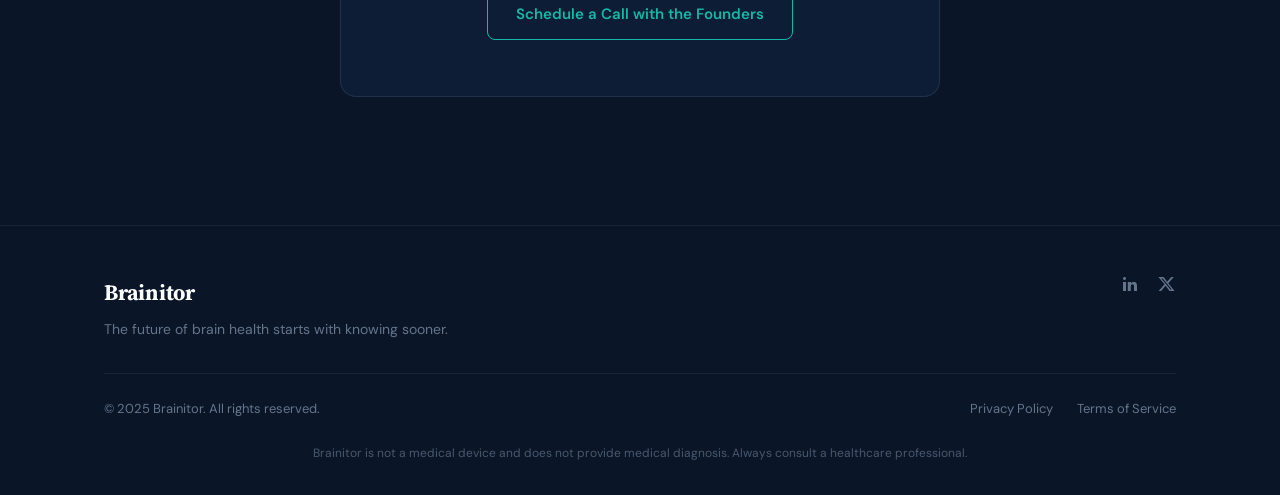
==== commit 6b3ffddd: "fix hila comments" ====
--- a/index.html
+++ b/index.html
@@ -231,13 +231,15 @@
             <ul class="team-card__details">
               <li>PhD Neuroscience</li>
               <li>Alzheimer's disease patents</li>
-              <li>Previously Rafa's Moonshot</li>
             </ul>
-            <a href="https://www.linkedin.com/in/hila-ben-moshe/" target="_blank" rel="noopener noreferrer" class="team-card__social" aria-label="Hila Ben-Moshe on LinkedIn">
-              <svg width="20" height="20" viewBox="0 0 20 20" fill="currentColor" aria-hidden="true">
-                <path d="M4.5 3C3.67 3 3 3.67 3 4.5S3.67 6 4.5 6 6 5.33 6 4.5 5.33 3 4.5 3zM3 8h3v9H3V8zm5.5 0H11v1.2h.04C11.4 8.5 12.6 8 13.8 8c2.8 0 3.2 1.8 3.2 4.2V17h-3v-4.3c0-1 0-2.4-1.5-2.4s-1.7 1.2-1.7 2.3V17h-3V8z"/>
-              </svg>
-            </a>
+            <div class="team-card__links">
+              <a href="https://www.linkedin.com/in/hila-ben-moshe/" target="_blank" rel="noopener noreferrer" class="team-card__social" aria-label="Hila Ben-Moshe on LinkedIn">
+                <svg width="20" height="20" viewBox="0 0 20 20" fill="currentColor" aria-hidden="true">
+                  <path d="M4.5 3C3.67 3 3 3.67 3 4.5S3.67 6 4.5 6 6 5.33 6 4.5 5.33 3 4.5 3zM3 8h3v9H3V8zm5.5 0H11v1.2h.04C11.4 8.5 12.6 8 13.8 8c2.8 0 3.2 1.8 3.2 4.2V17h-3v-4.3c0-1 0-2.4-1.5-2.4s-1.7 1.2-1.7 2.3V17h-3V8z"/>
+                </svg>
+              </a>
+              <a href="https://calendar.app.google/cbzgftv5vaDgT9Zy7" target="_blank" rel="noopener noreferrer" class="btn btn--small btn--outline">Schedule a Call</a>
+            </div>
           </div>
           <div class="team-card">
             <img class="team-card__photo" src="img/amos.jpeg" alt="Amos Haviv" width="80" height="80">
@@ -245,14 +247,16 @@
             <p class="team-card__role">Co-Founder &amp; CEO</p>
             <ul class="team-card__details">
               <li>20+ years engineering leadership</li>
-              <li>Sr. Engineering Manager, Booking.com</li>
               <li>Published author</li>
             </ul>
-            <a href="https://www.linkedin.com/in/amoshaviv/" target="_blank" rel="noopener noreferrer" class="team-card__social" aria-label="Amos Haviv on LinkedIn">
-              <svg width="20" height="20" viewBox="0 0 20 20" fill="currentColor" aria-hidden="true">
-                <path d="M4.5 3C3.67 3 3 3.67 3 4.5S3.67 6 4.5 6 6 5.33 6 4.5 5.33 3 4.5 3zM3 8h3v9H3V8zm5.5 0H11v1.2h.04C11.4 8.5 12.6 8 13.8 8c2.8 0 3.2 1.8 3.2 4.2V17h-3v-4.3c0-1 0-2.4-1.5-2.4s-1.7 1.2-1.7 2.3V17h-3V8z"/>
-              </svg>
-            </a>
+            <div class="team-card__links">
+              <a href="https://www.linkedin.com/in/amoshaviv/" target="_blank" rel="noopener noreferrer" class="team-card__social" aria-label="Amos Haviv on LinkedIn">
+                <svg width="20" height="20" viewBox="0 0 20 20" fill="currentColor" aria-hidden="true">
+                  <path d="M4.5 3C3.67 3 3 3.67 3 4.5S3.67 6 4.5 6 6 5.33 6 4.5 5.33 3 4.5 3zM3 8h3v9H3V8zm5.5 0H11v1.2h.04C11.4 8.5 12.6 8 13.8 8c2.8 0 3.2 1.8 3.2 4.2V17h-3v-4.3c0-1 0-2.4-1.5-2.4s-1.7 1.2-1.7 2.3V17h-3V8z"/>
+                </svg>
+              </a>
+              <a href="https://calendar.app.google/cbzgftv5vaDgT9Zy7" target="_blank" rel="noopener noreferrer" class="btn btn--small btn--outline">Schedule a Call</a>
+            </div>
           </div>
         </div>
       </div>
@@ -281,6 +285,7 @@
             <span class="cta__links-divider" aria-hidden="true">&middot;</span>
             <a href="mailto:hello@brainitor.com?subject=Early%20Access%20Interest">I'm interested in my brain health</a>
           </div>
+          <a href="https://calendar.app.google/cbzgftv5vaDgT9Zy7" target="_blank" rel="noopener noreferrer" class="btn btn--outline cta__schedule">Schedule a Call with the Founders</a>
         </div>
       </div>
     </section>
--- a/css/styles.css
+++ b/css/styles.css
@@ -202,6 +202,17 @@
   font-size: 0.875rem;
 }
 
+.btn--outline {
+  background: transparent;
+  color: var(--accent);
+  border: 1px solid var(--accent);
+}
+
+.btn--outline:hover {
+  background: var(--accent);
+  color: var(--bg-deep);
+}
+
 .input {
   padding: 0.75rem 1rem;
   font-family: var(--font-body);
@@ -508,6 +519,13 @@
   padding: 0.2rem 0;
 }
 
+.team-card__links {
+  display: flex;
+  align-items: center;
+  justify-content: center;
+  gap: 0.75rem;
+}
+
 .team-card__social {
   display: inline-flex;
   align-items: center;
@@ -582,6 +600,10 @@
   color: var(--text-dim);
 }
 
+.cta__schedule {
+  margin-top: 1.5rem;
+}
+
 /* --- Footer --- */
 .footer {
   padding: 3rem 0 2rem;
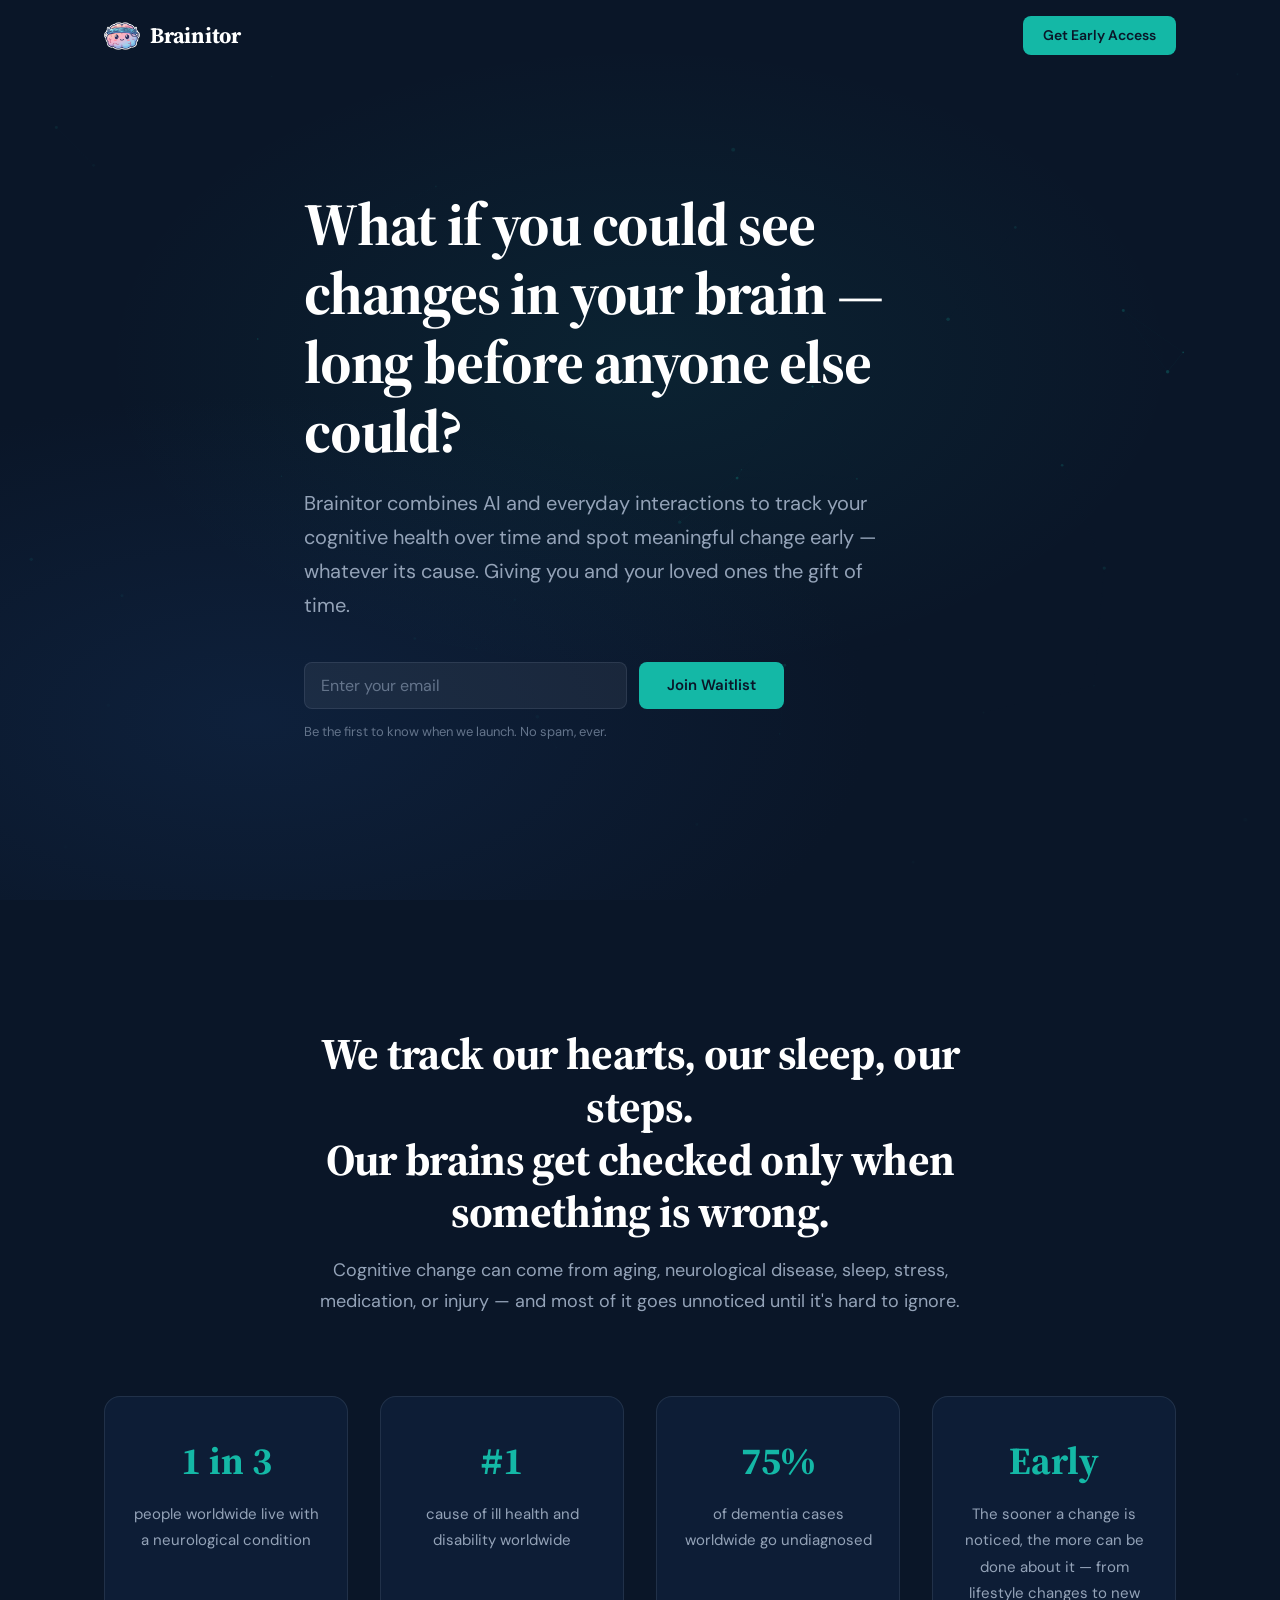
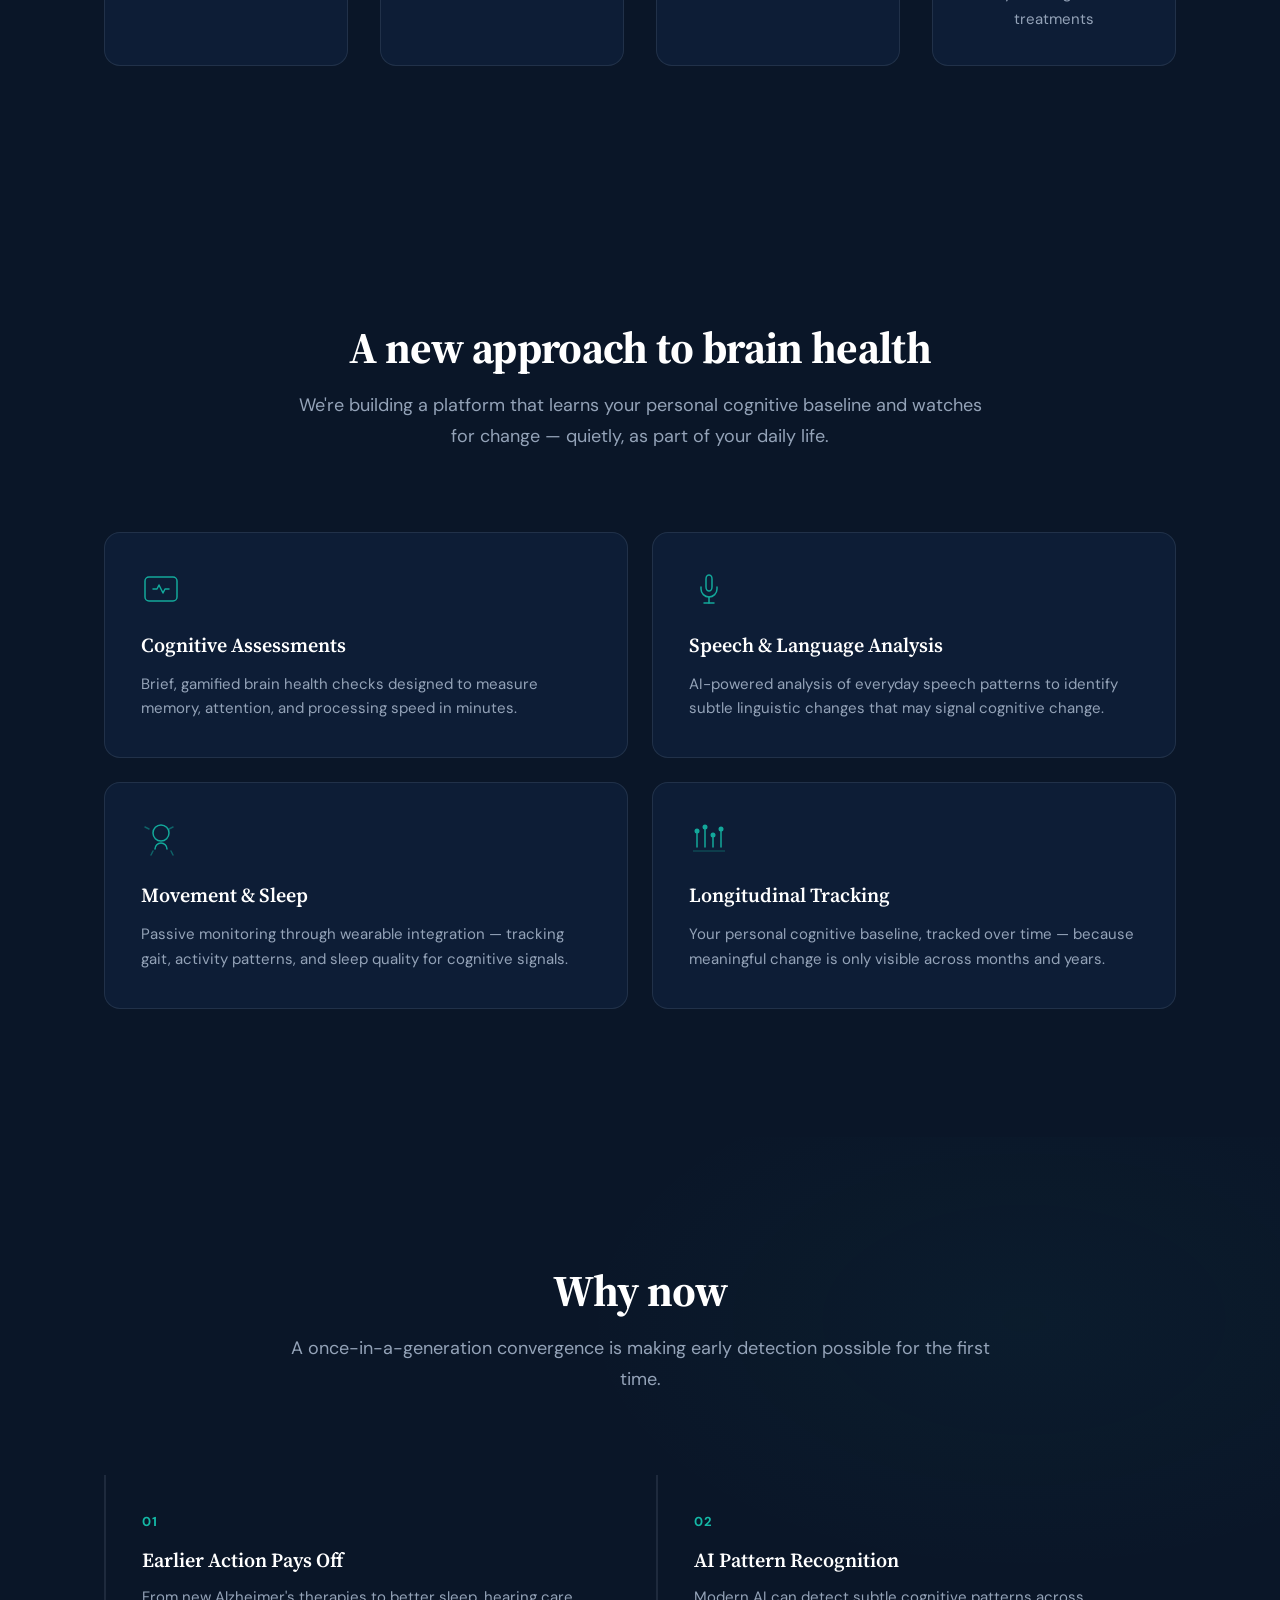
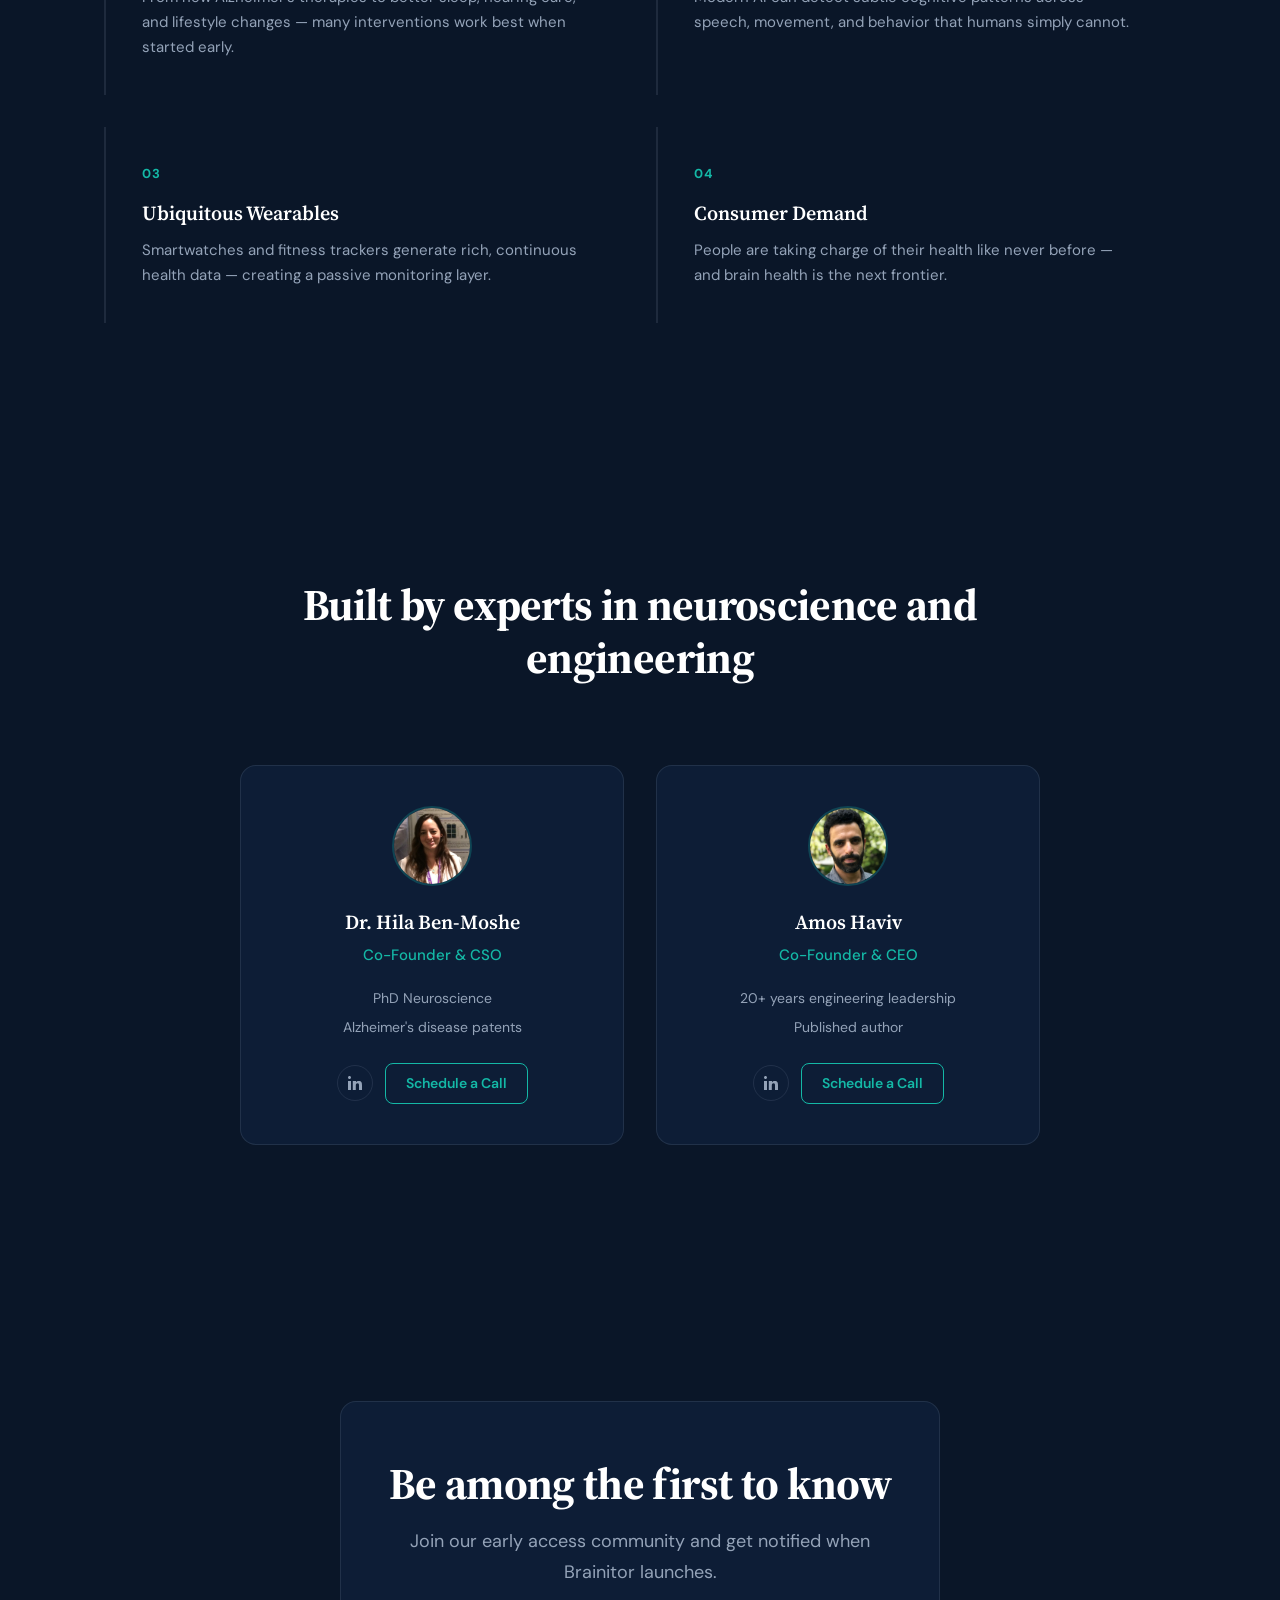
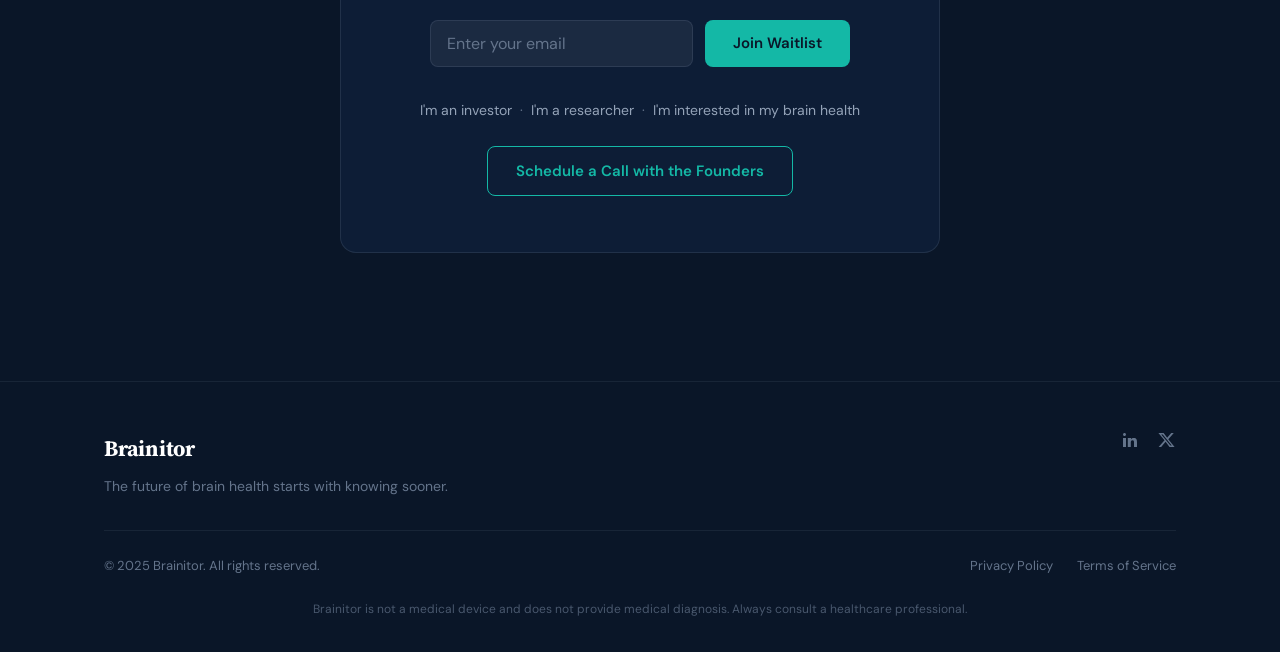
==== commit 9b41d831: "Broaden site messaging from Alzheimer's to brain health Reframe hero, problem, approach and why-now " ====
--- a/index.html
+++ b/index.html
@@ -3,22 +3,22 @@
 <head>
   <meta charset="UTF-8">
   <meta name="viewport" content="width=device-width, initial-scale=1.0">
-  <title>Brainitor — Early Detection for Better Brain Health</title>
-  <meta name="description" content="Brainitor combines AI and everyday interactions to detect the earliest signs of cognitive change — giving you and your loved ones the gift of time.">
-  <meta name="keywords" content="brain health, early detection, Alzheimer's, cognitive health, AI, dementia, neuroscience">
+  <title>Brainitor — Know Your Brain, Over Time</title>
+  <meta name="description" content="Brainitor combines AI and everyday interactions to track your cognitive health over time and spot meaningful change early — whatever its cause.">
+  <meta name="keywords" content="brain health, cognitive health, early detection, cognitive monitoring, neurological health, Alzheimer's, dementia, AI, neuroscience">
 
   <!-- Open Graph -->
   <meta property="og:type" content="website">
-  <meta property="og:title" content="Brainitor — Early Detection for Better Brain Health">
-  <meta property="og:description" content="Brainitor combines AI and everyday interactions to detect the earliest signs of cognitive change — giving you and your loved ones the gift of time.">
+  <meta property="og:title" content="Brainitor — Know Your Brain, Over Time">
+  <meta property="og:description" content="Brainitor combines AI and everyday interactions to track your cognitive health over time and spot meaningful change early — whatever its cause.">
   <meta property="og:image" content="https://brainitor.com/assets/og-image.png">
   <meta property="og:url" content="https://brainitor.com">
   <meta property="og:site_name" content="Brainitor">
 
   <!-- Twitter Card -->
   <meta name="twitter:card" content="summary_large_image">
-  <meta name="twitter:title" content="Brainitor — Early Detection for Better Brain Health">
-  <meta name="twitter:description" content="Brainitor combines AI and everyday interactions to detect the earliest signs of cognitive change.">
+  <meta name="twitter:title" content="Brainitor — Know Your Brain, Over Time">
+  <meta name="twitter:description" content="Brainitor combines AI and everyday interactions to track your cognitive health and spot meaningful change early.">
   <meta name="twitter:image" content="https://brainitor.com/assets/og-image.png">
 
   <!-- Favicon -->
@@ -39,7 +39,7 @@
     "@type": "Organization",
     "name": "Brainitor",
     "url": "https://brainitor.com",
-    "description": "Consumer-first, multi-modal AI platform for early cognitive decline detection.",
+    "description": "Consumer-first, multi-modal AI platform for continuous brain health monitoring and early detection of cognitive change.",
     "founders": [
       {
         "@type": "Person",
@@ -79,8 +79,8 @@
       <canvas class="hero__canvas" id="heroCanvas" aria-hidden="true"></canvas>
       <div class="hero__overlay"></div>
       <div class="hero__content container">
-        <h1 class="hero__title">What if you could see Alzheimer's coming &mdash; years before it arrives?</h1>
-        <p class="hero__subtitle">Brainitor combines AI and everyday interactions to detect the earliest signs of cognitive change &mdash; giving you and your loved ones the gift of time.</p>
+        <h1 class="hero__title">What if you could see changes in your brain &mdash; long before anyone else could?</h1>
+        <p class="hero__subtitle">Brainitor combines AI and everyday interactions to track your cognitive health over time and spot meaningful change early &mdash; whatever its cause. Giving you and your loved ones the gift of time.</p>
         <form class="hero__form waitlist-form" id="heroForm">
           <div class="hero__form-row">
             <label for="hero-email" class="sr-only">Email address</label>
@@ -99,25 +99,26 @@
     <section class="section problem" id="problem">
       <div class="container">
         <div class="section__header reveal">
-          <h2 class="section__title">The treatments are finally here.<br>Early detection is the missing piece.</h2>
-          <p class="section__subtitle">Alzheimer's affects millions — and most cases are caught too late for the best treatments to work.</p>
-        </div>
+          <h2 class="section__title">We track our hearts, our sleep, our steps.<br>Our brains get checked only when something is wrong.</h2>
+          <p class="section__subtitle">Cognitive change can come from aging, neurological disease, sleep, stress, medication, or injury — and most of it goes unnoticed until it's hard to ignore.</p>
+        </div>
+        <!-- Sources: WHO Global Status Report on Neurology (Oct 2025); GBD 2021, Lancet Neurology (2024); ADI World Alzheimer Report (2021) -->
         <div class="stats reveal">
           <div class="stat">
-            <span class="stat__number">55M+</span>
-            <span class="stat__label">people worldwide living with dementia</span>
+            <span class="stat__number">1 in 3</span>
+            <span class="stat__label">people worldwide live with a neurological condition</span>
           </div>
           <div class="stat">
-            <span class="stat__number">5th</span>
-            <span class="stat__label">leading cause of death in adults over 65</span>
+            <span class="stat__number">#1</span>
+            <span class="stat__label">cause of ill health and disability worldwide</span>
           </div>
           <div class="stat">
             <span class="stat__number">75%</span>
-            <span class="stat__label">of cases go undiagnosed until moderate or severe stages</span>
+            <span class="stat__label">of dementia cases worldwide go undiagnosed</span>
           </div>
           <div class="stat">
             <span class="stat__number">Early</span>
-            <span class="stat__label">New FDA-approved treatments work best when started early — but only if you catch it</span>
+            <span class="stat__label">The sooner a change is noticed, the more can be done about it — from lifestyle changes to new treatments</span>
           </div>
         </div>
       </div>
@@ -128,7 +129,7 @@
       <div class="container">
         <div class="section__header reveal">
           <h2 class="section__title">A new approach to brain health</h2>
-          <p class="section__subtitle">We're building the world's most comprehensive early detection platform — one that fits into your daily life.</p>
+          <p class="section__subtitle">We're building a platform that learns your personal cognitive baseline and watches for change — quietly, as part of your daily life.</p>
         </div>
         <div class="cards reveal">
           <div class="card">
@@ -151,7 +152,7 @@
               </svg>
             </div>
             <h3 class="card__title">Speech &amp; Language Analysis</h3>
-            <p class="card__text">AI-powered analysis of everyday speech patterns to identify subtle linguistic changes that may signal early decline.</p>
+            <p class="card__text">AI-powered analysis of everyday speech patterns to identify subtle linguistic changes that may signal cognitive change.</p>
           </div>
           <div class="card">
             <div class="card__icon" aria-hidden="true">
@@ -195,8 +196,8 @@
         <div class="grid-2x2 reveal">
           <div class="grid-item">
             <div class="grid-item__marker" aria-hidden="true">01</div>
-            <h3 class="grid-item__title">Breakthrough Treatments</h3>
-            <p class="grid-item__text">FDA-approved therapies like Leqembi and donanemab can slow progression — but only when started early.</p>
+            <h3 class="grid-item__title">Earlier Action Pays Off</h3>
+            <p class="grid-item__text">From new Alzheimer's therapies to better sleep, hearing care, and lifestyle changes — many interventions work best when started early.</p>
           </div>
           <div class="grid-item">
             <div class="grid-item__marker" aria-hidden="true">02</div>
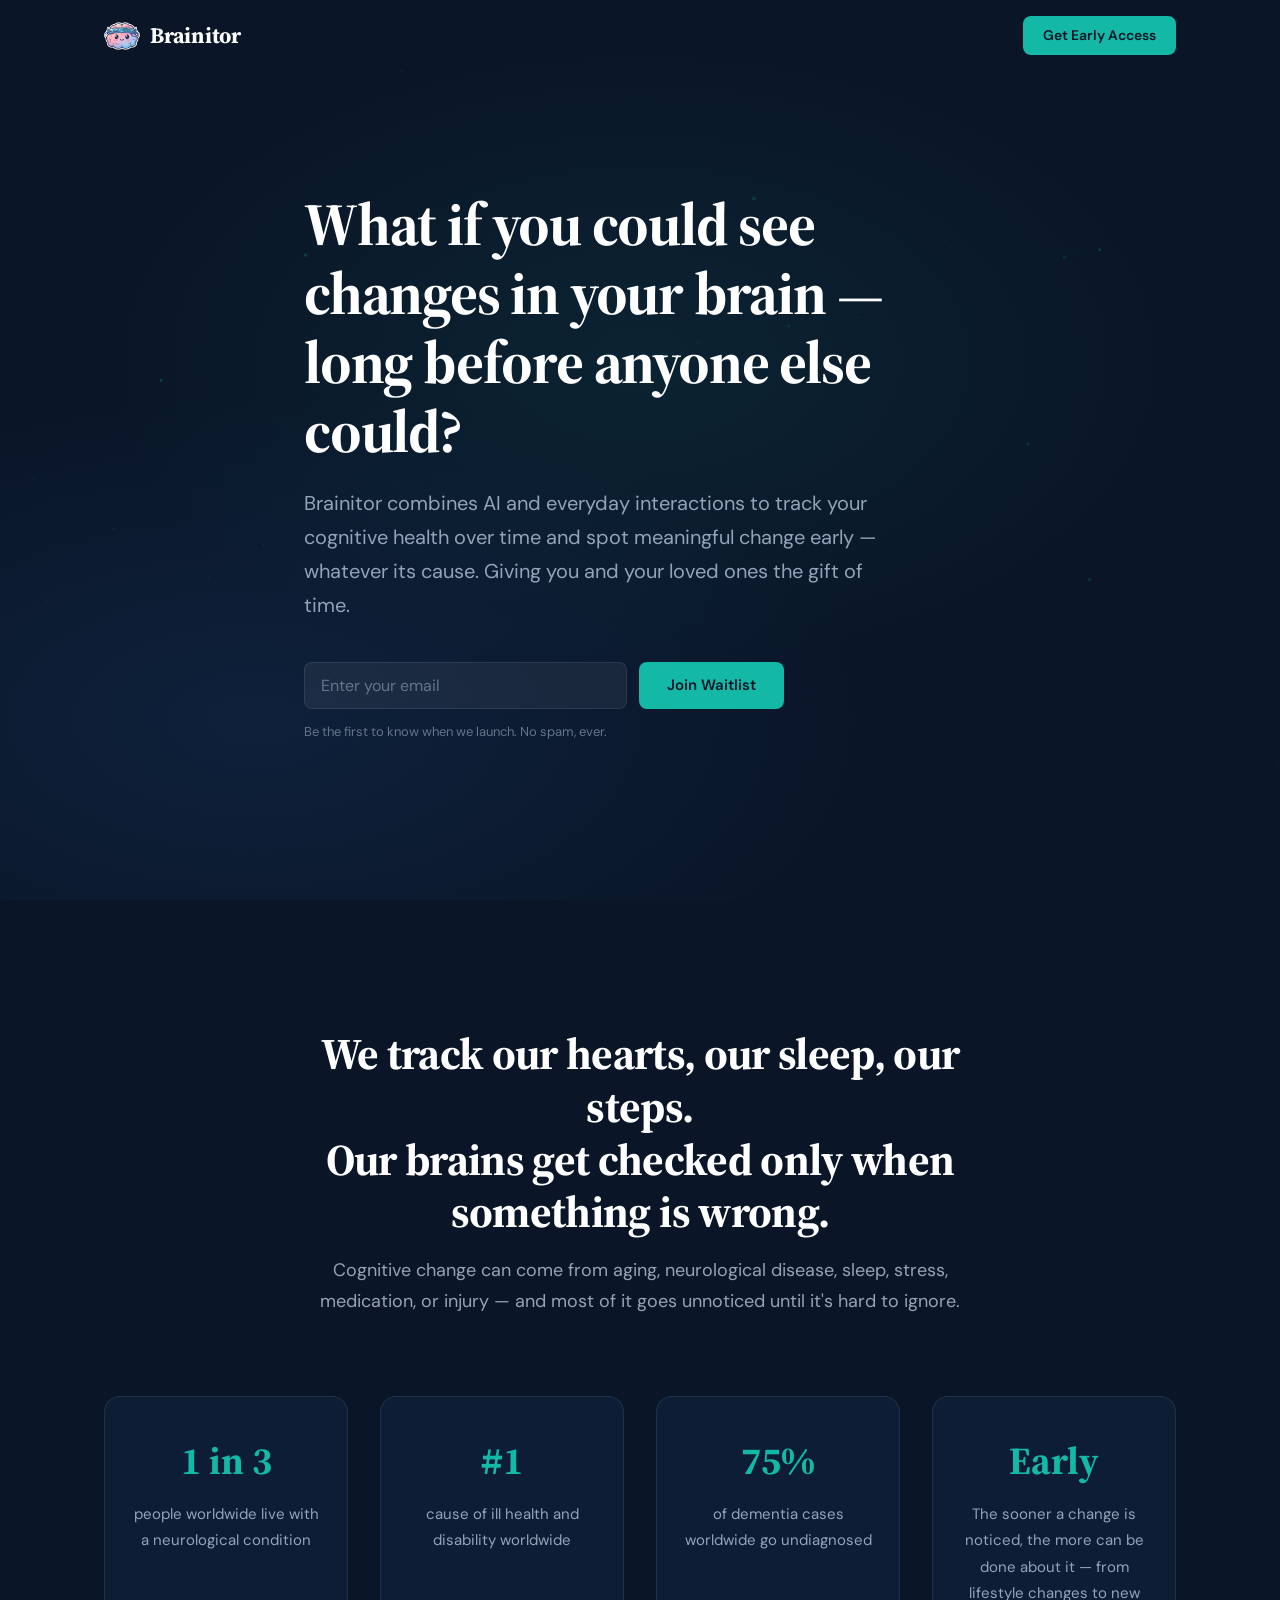
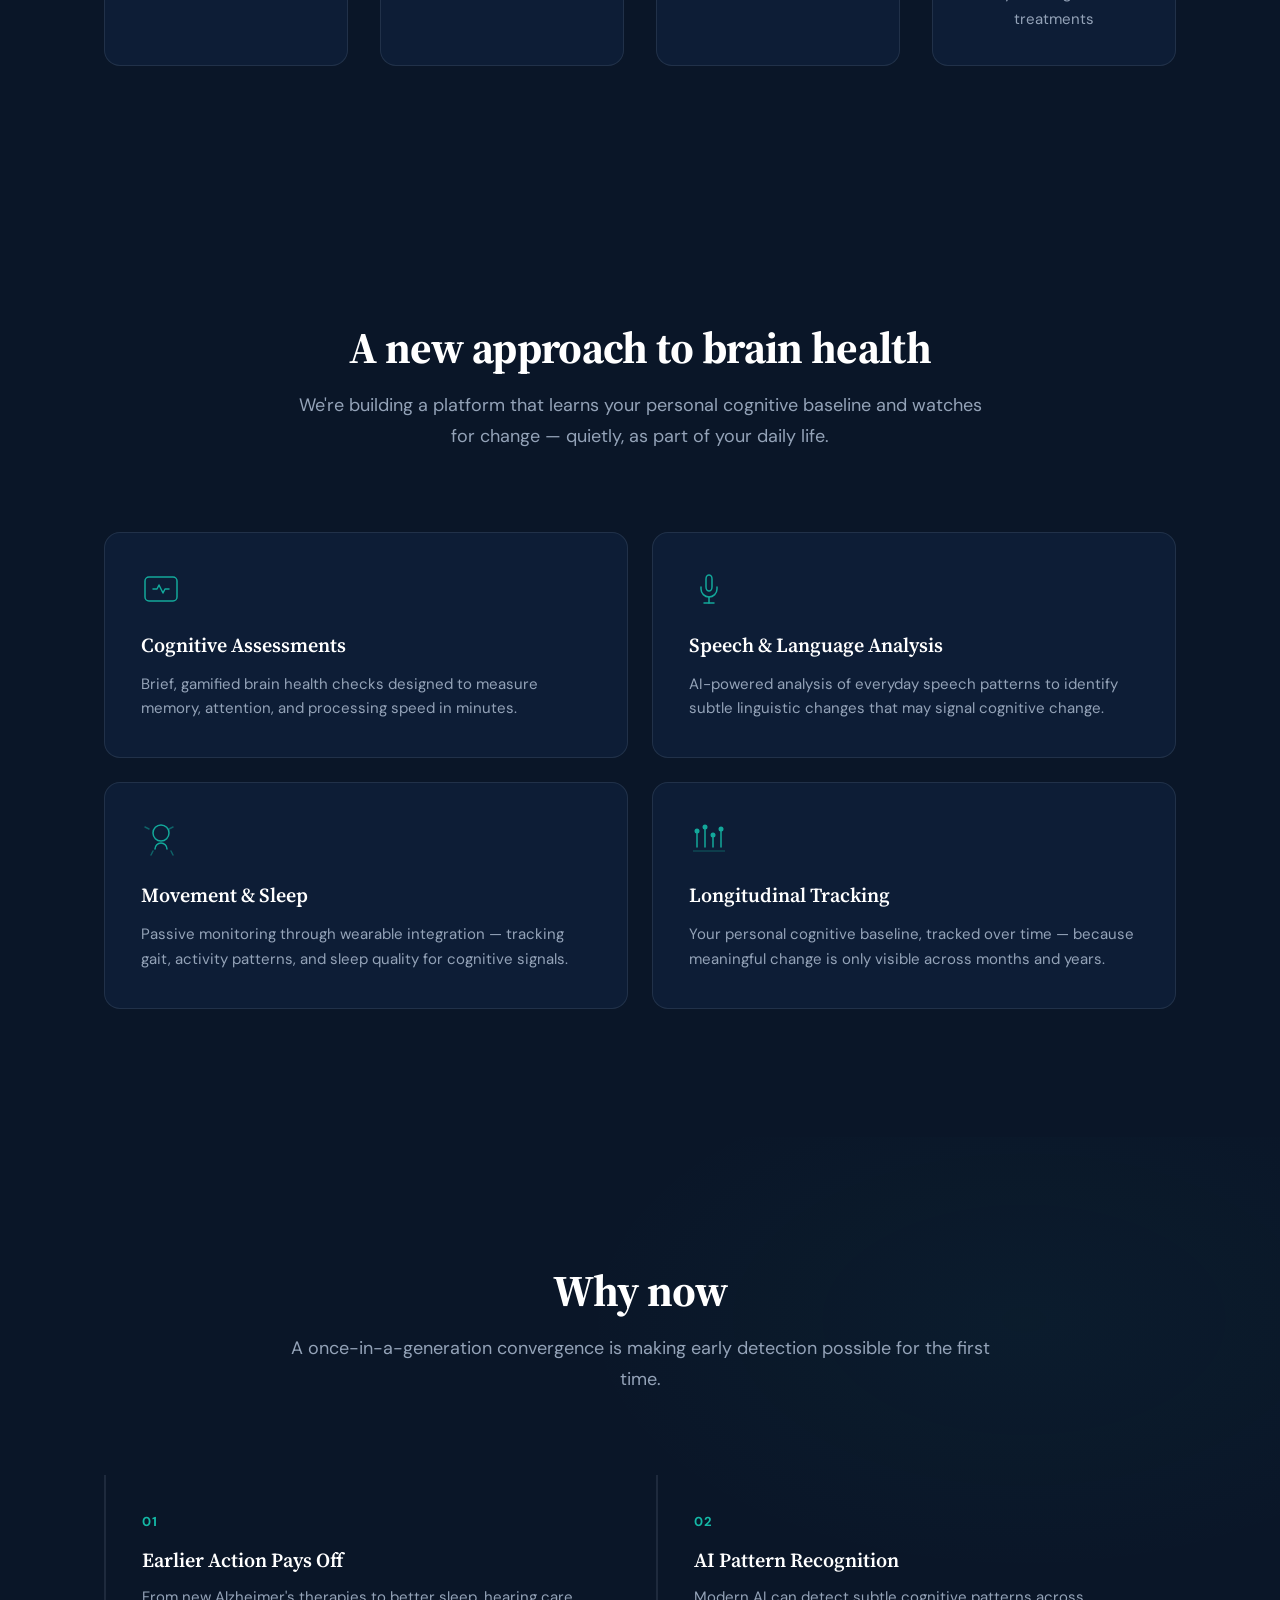
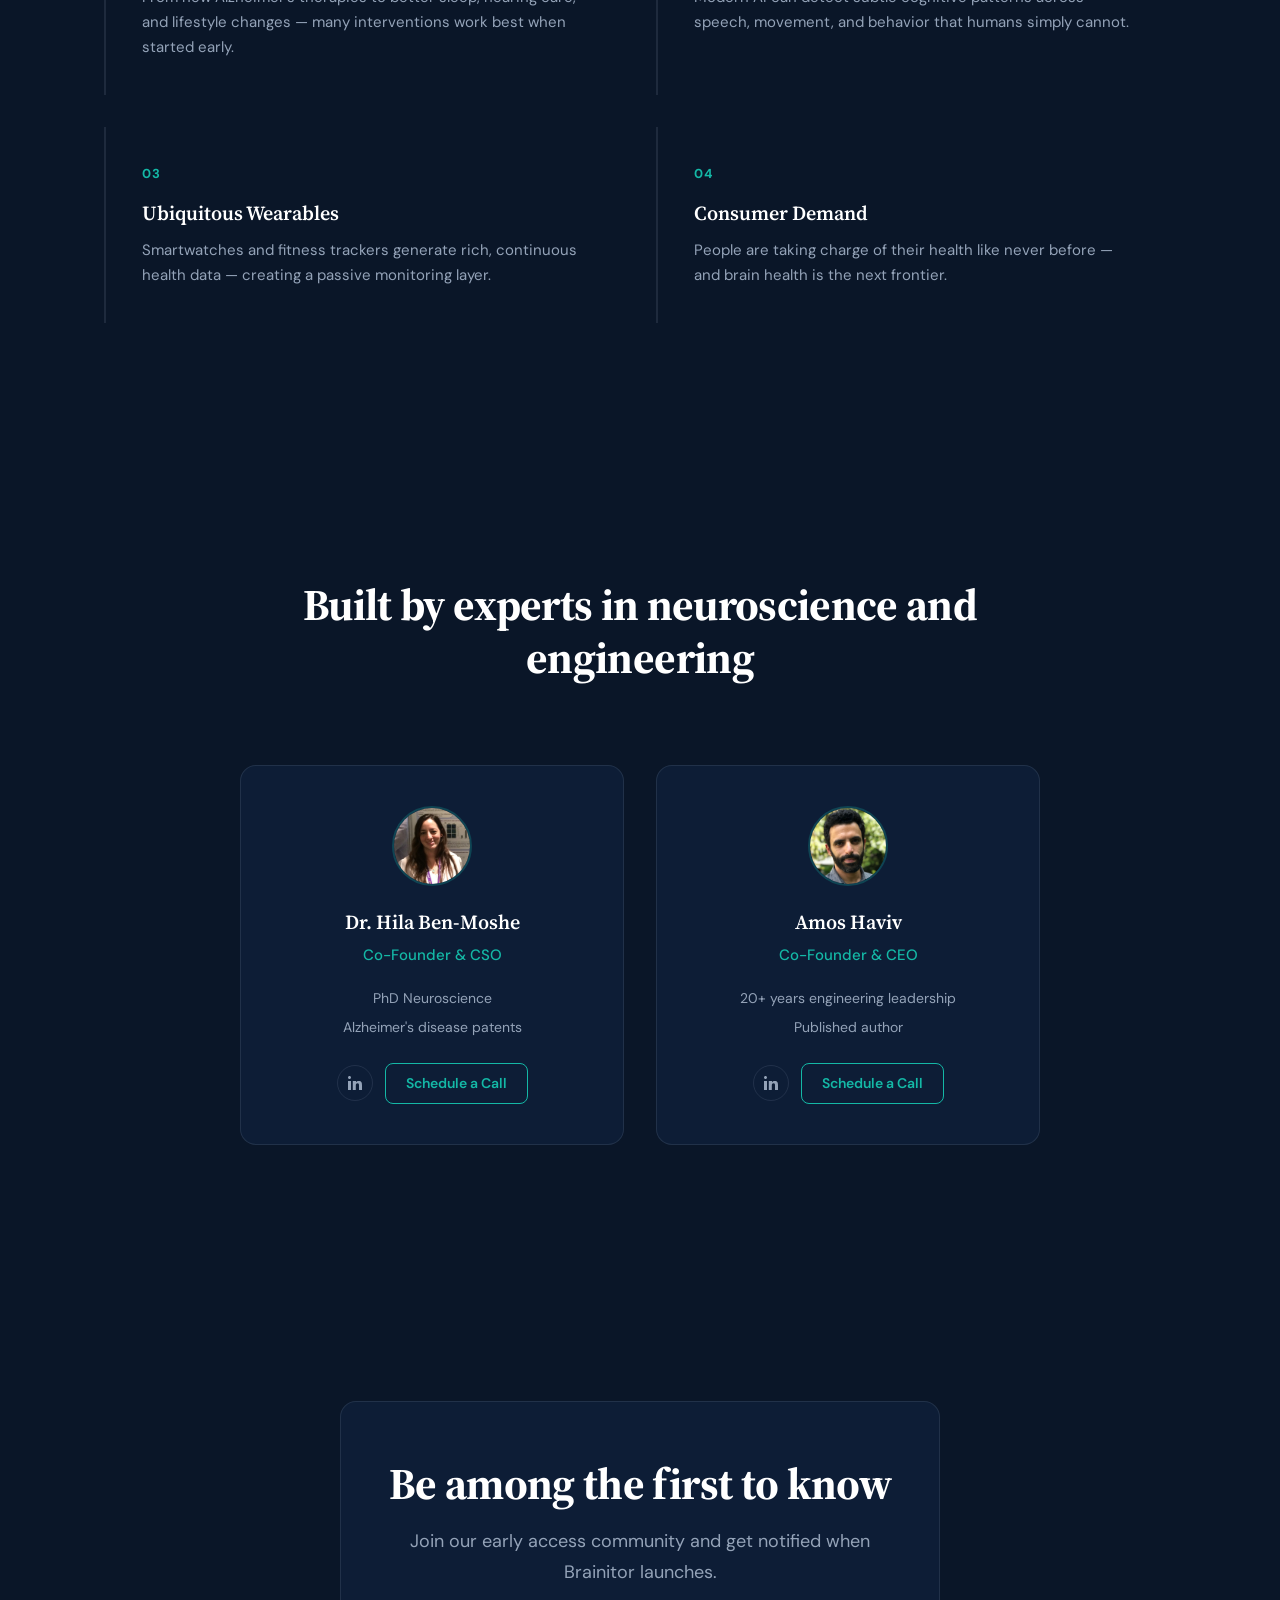
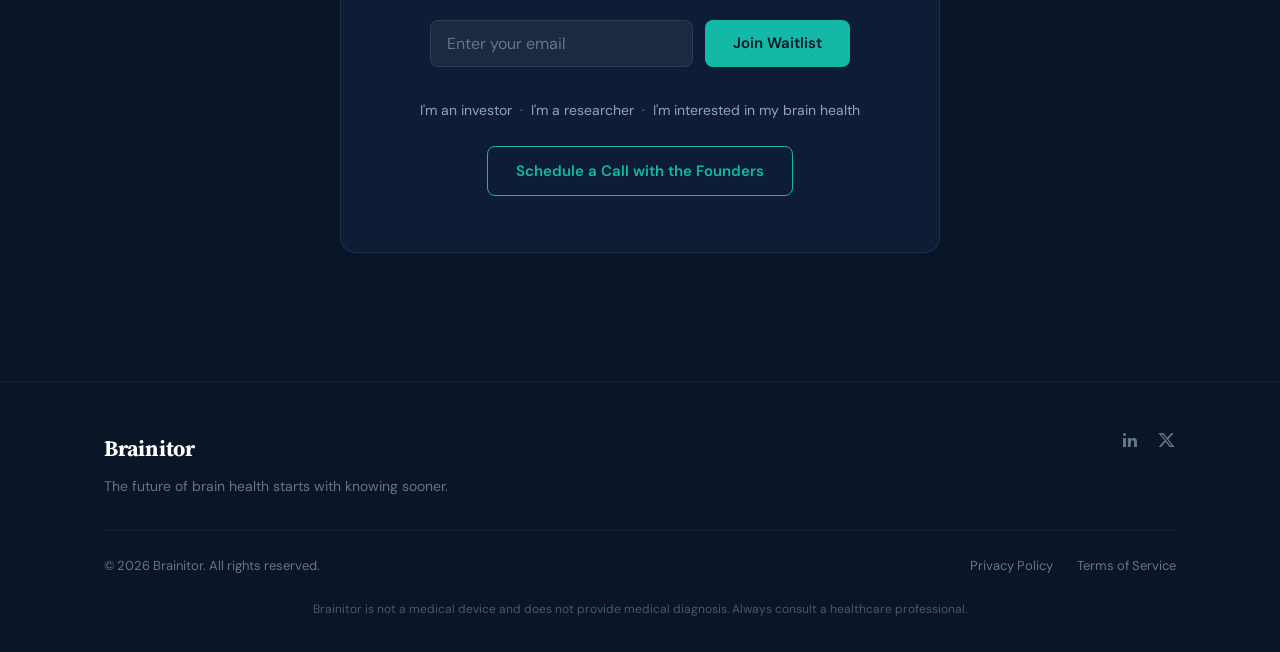
==== commit 1a2538af: "Update footer year and keep stat numbers on one line Co-Authored-By: Claude Opus 5.5 <noreply@anthro" ====
--- a/index.html
+++ b/index.html
@@ -315,7 +315,7 @@
         </div>
       </div>
       <div class="footer__bottom">
-        <p class="footer__copy">&copy; 2025 Brainitor. All rights reserved.</p>
+        <p class="footer__copy">&copy; 2026 Brainitor. All rights reserved.</p>
         <div class="footer__links">
           <a href="#">Privacy Policy</a>
           <a href="#">Terms of Service</a>
--- a/css/styles.css
+++ b/css/styles.css
@@ -359,6 +359,7 @@
   font-weight: 700;
   color: var(--accent);
   margin-bottom: 0.5rem;
+  white-space: nowrap;
 }
 
 .stat__label {
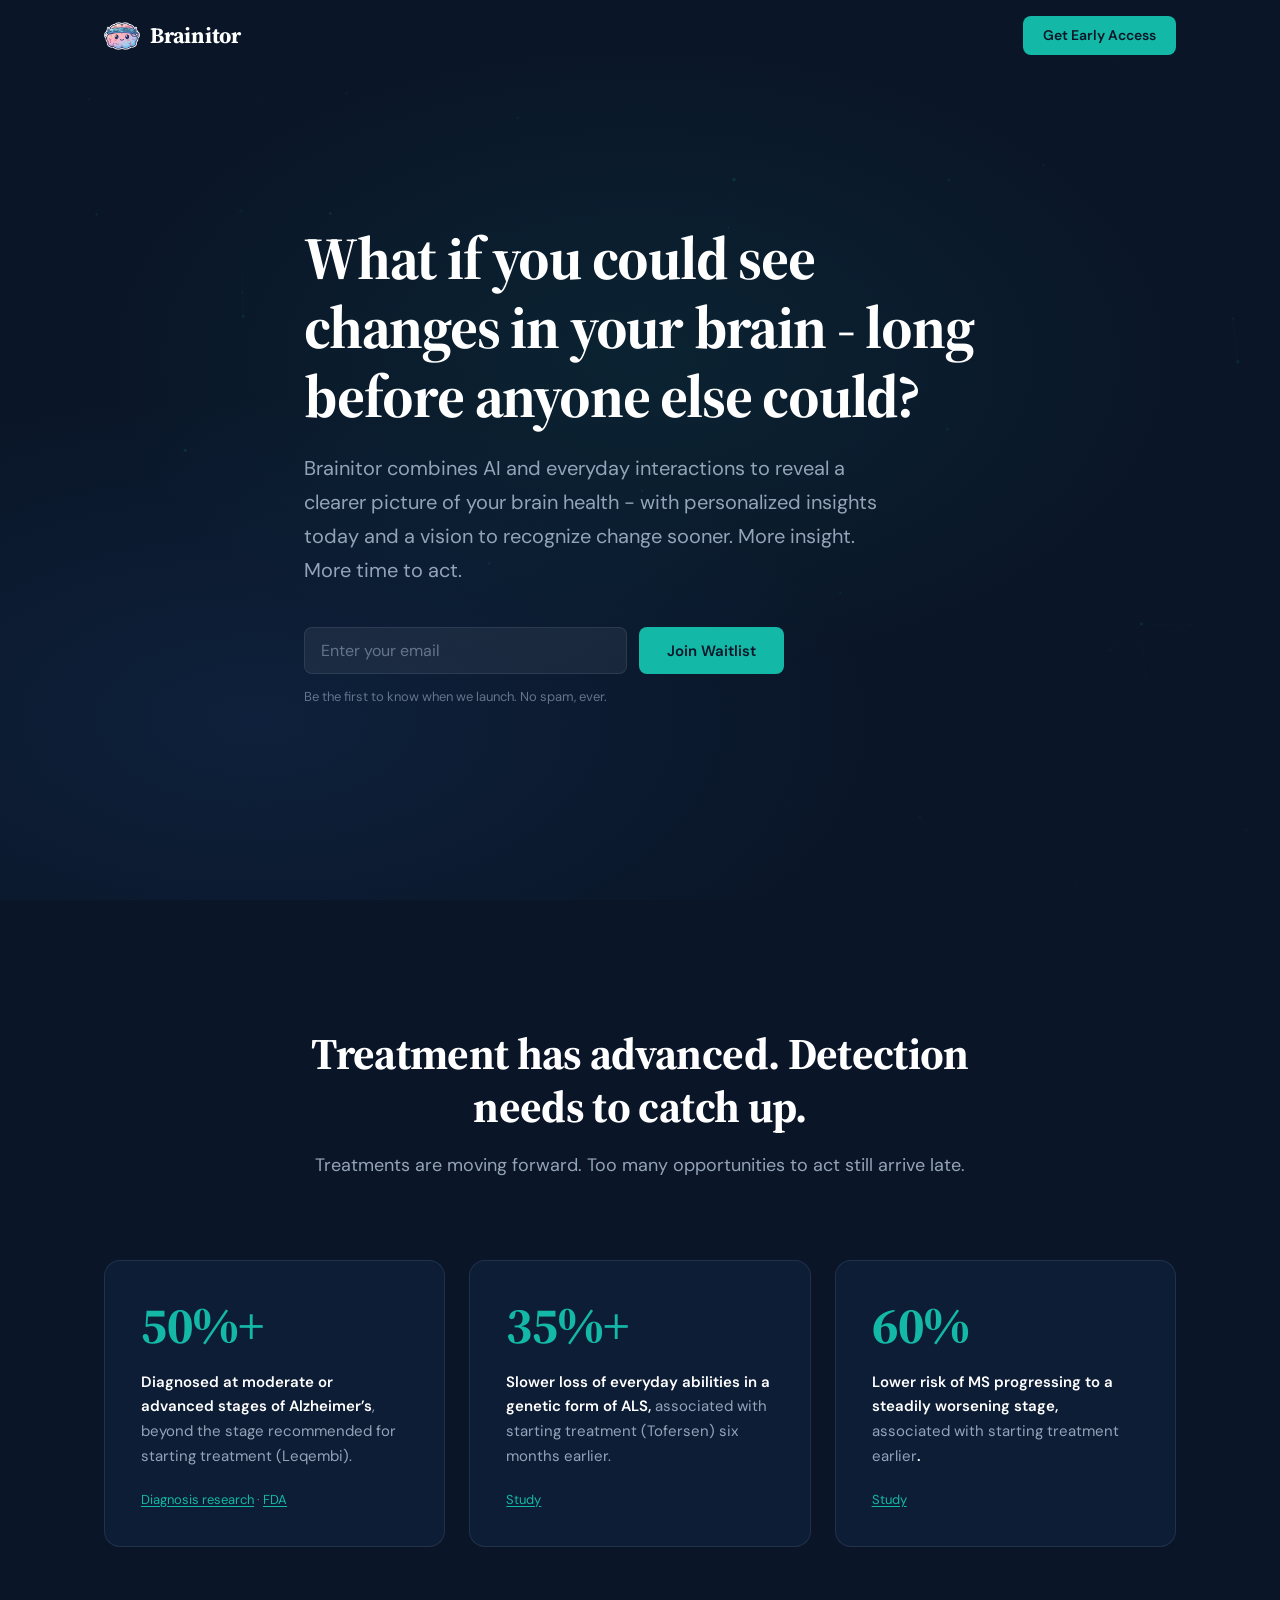
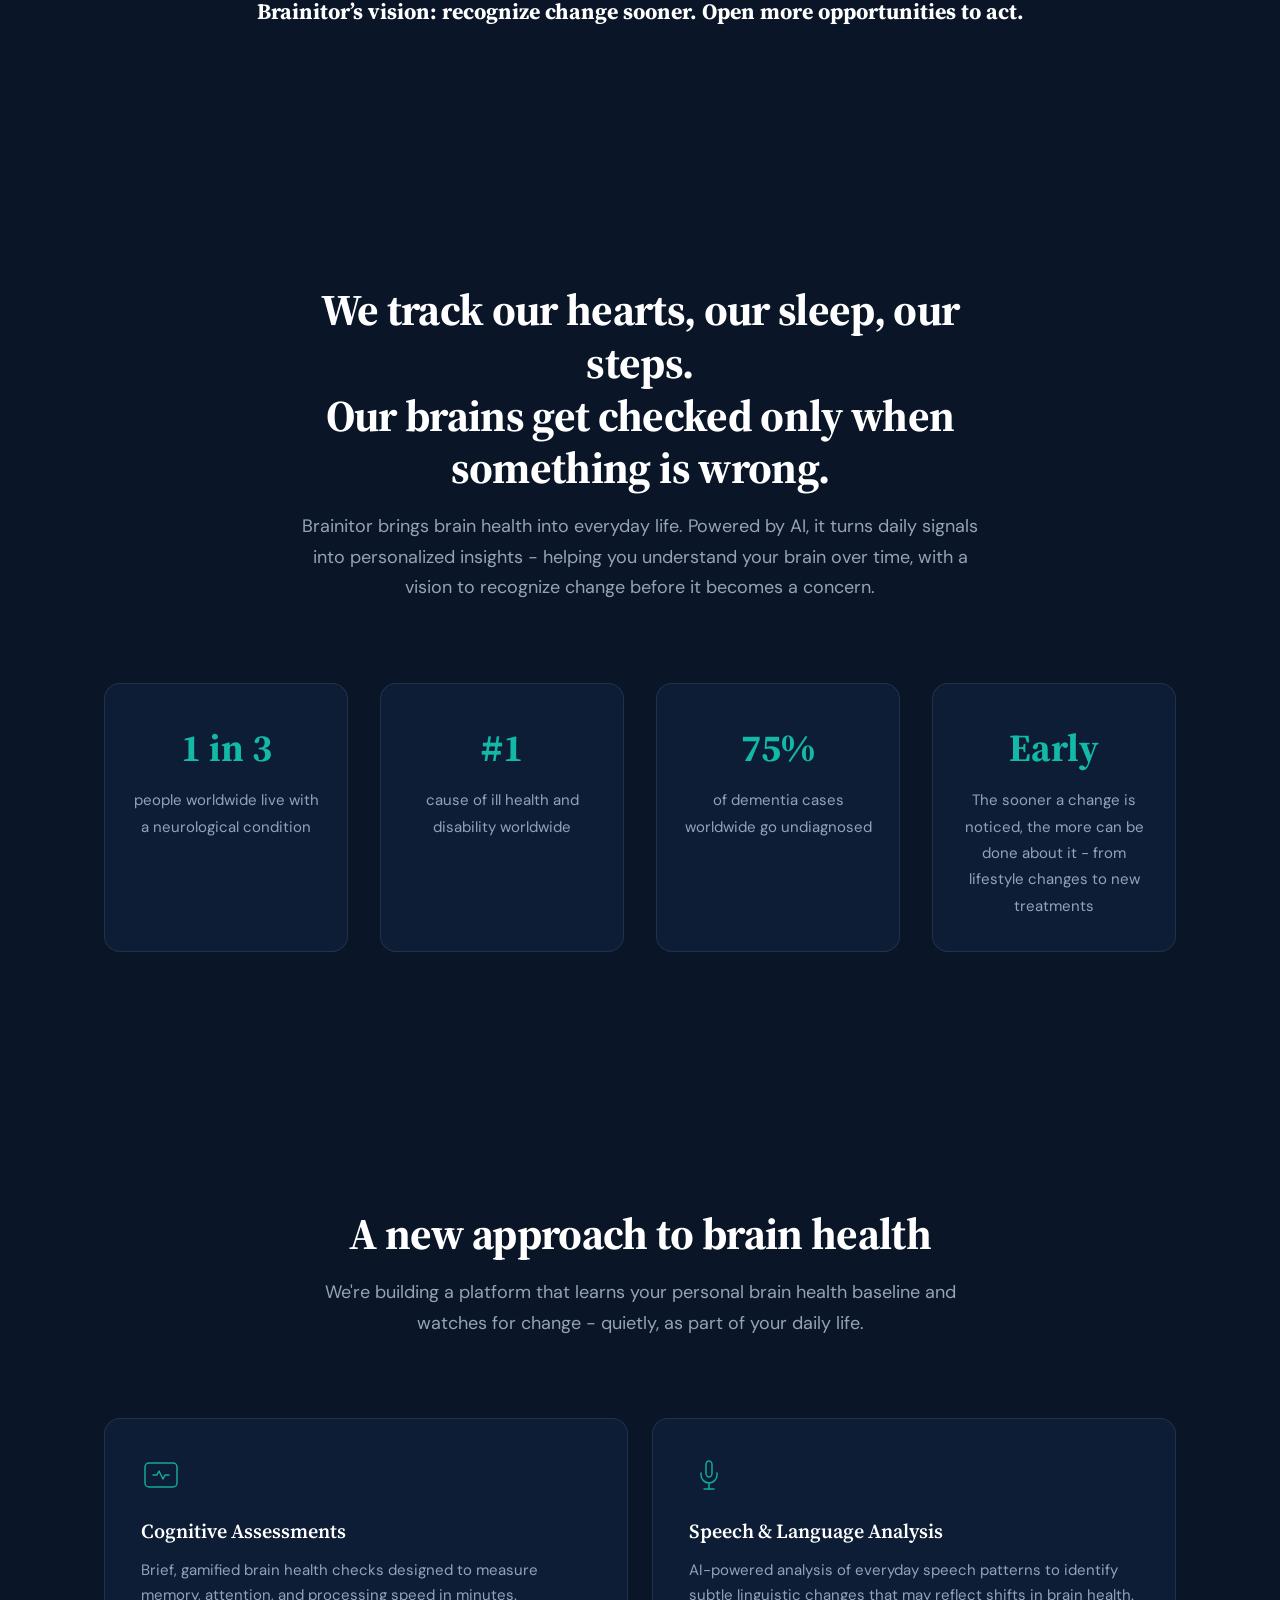
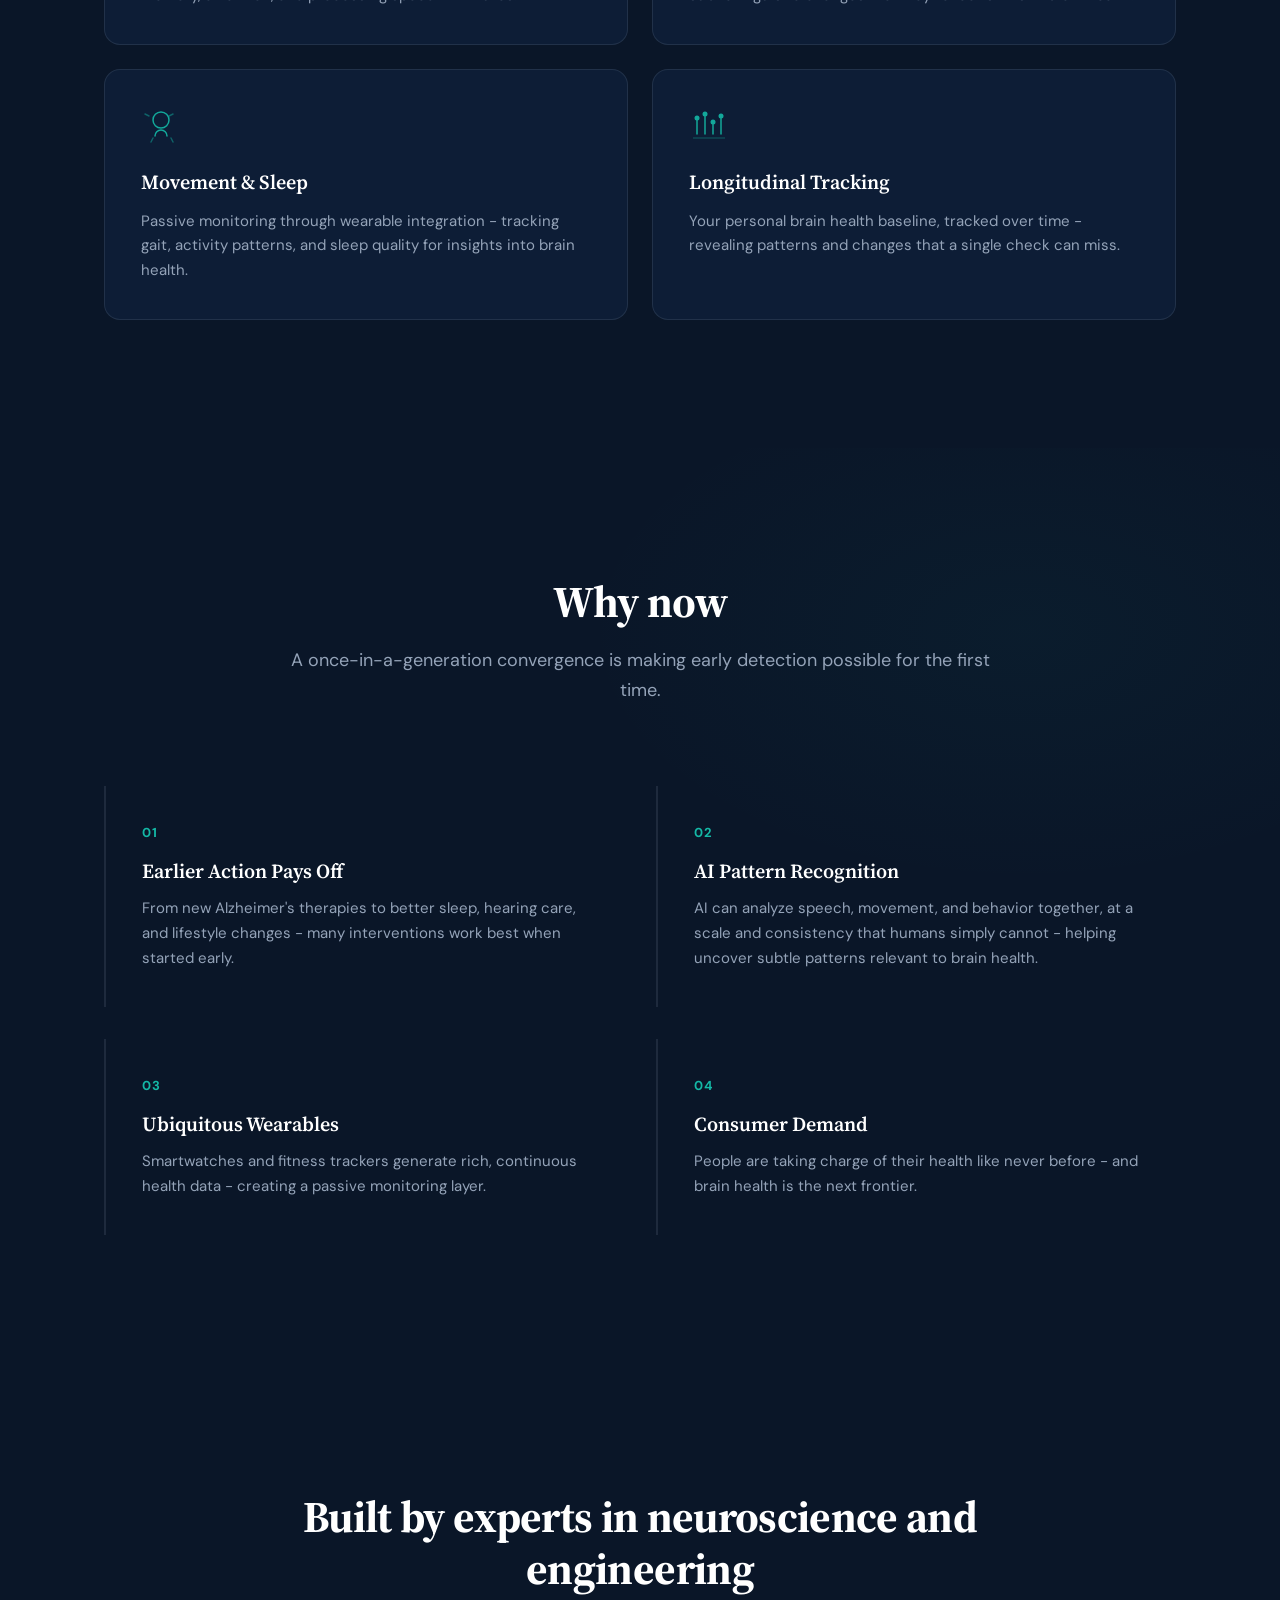
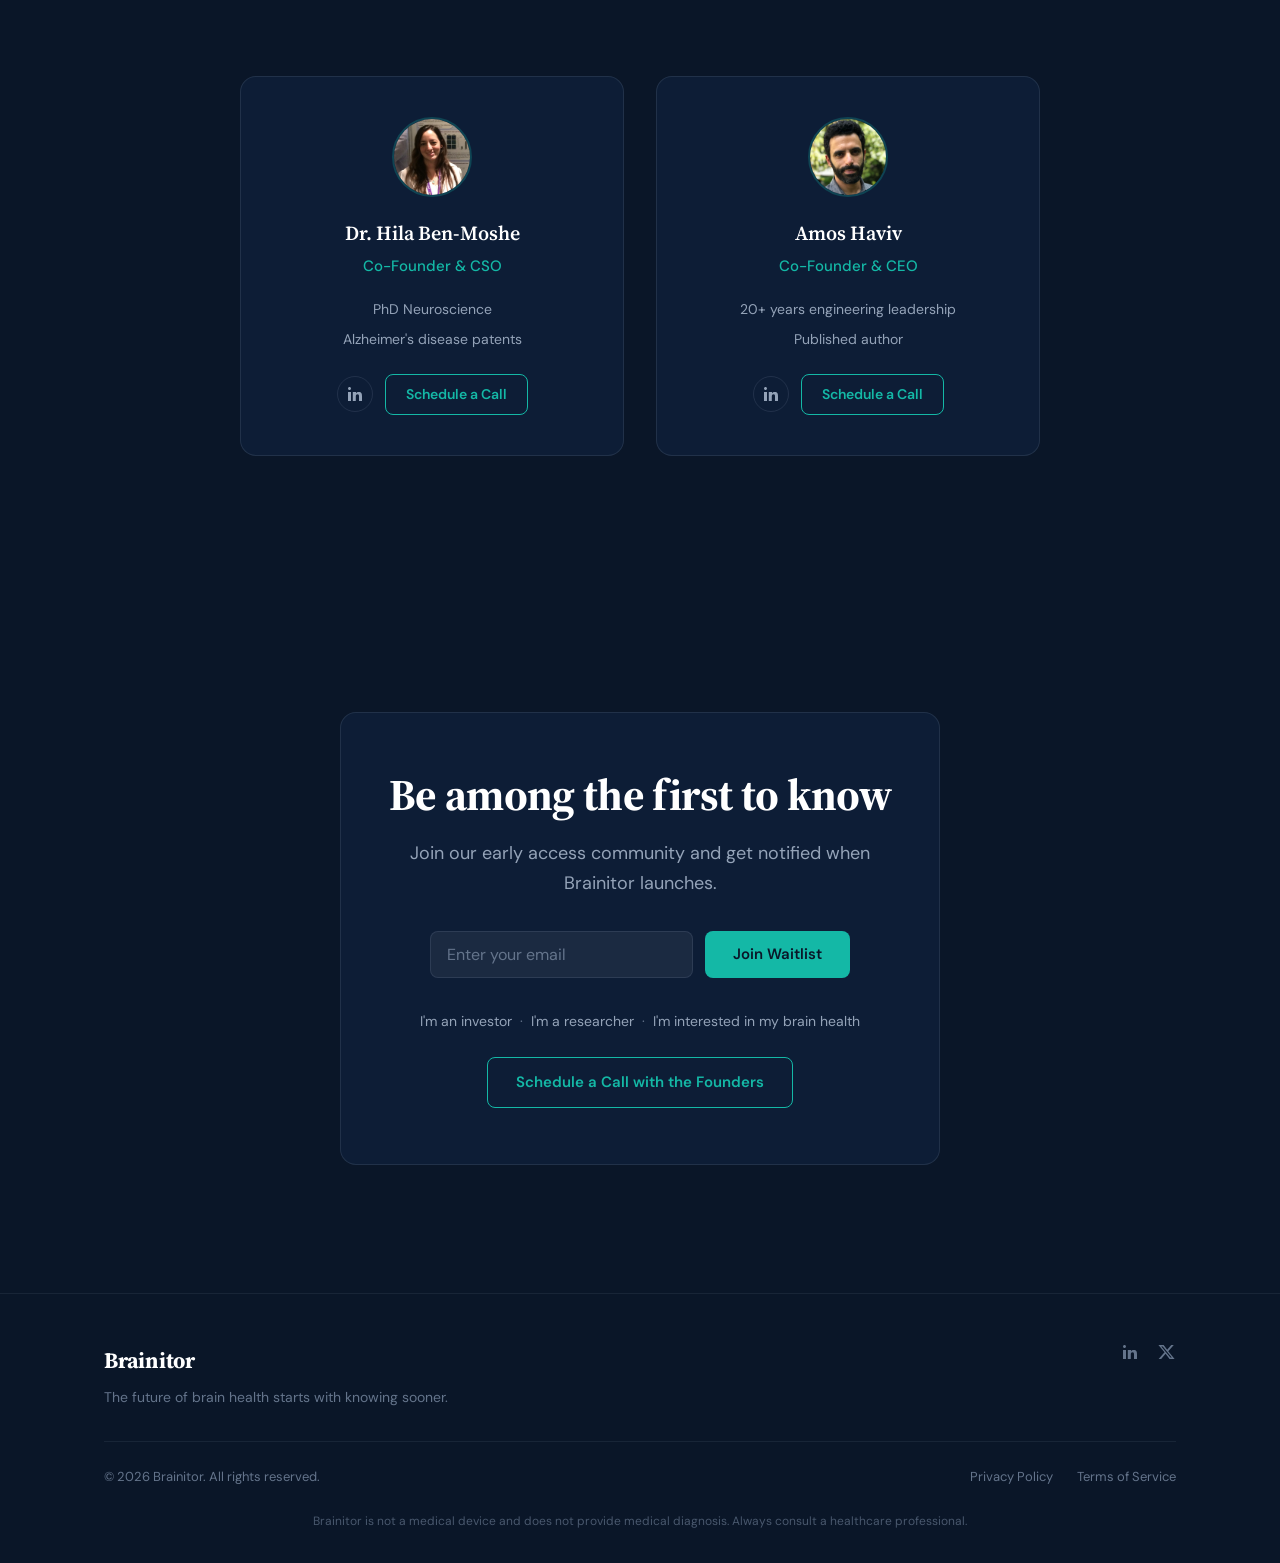
==== commit 237b98ea: "Update homepage copy, add detection evidence section, use short hyphens - Replace hero, problem, app" ====
--- a/index.html
+++ b/index.html
@@ -3,13 +3,13 @@
 <head>
   <meta charset="UTF-8">
   <meta name="viewport" content="width=device-width, initial-scale=1.0">
-  <title>Brainitor — Know Your Brain, Over Time</title>
+  <title>Brainitor - Know Your Brain, Over Time</title>
   <meta name="description" content="Brainitor combines AI and everyday interactions to track your cognitive health over time and spot meaningful change early — whatever its cause.">
   <meta name="keywords" content="brain health, cognitive health, early detection, cognitive monitoring, neurological health, Alzheimer's, dementia, AI, neuroscience">
 
   <!-- Open Graph -->
   <meta property="og:type" content="website">
-  <meta property="og:title" content="Brainitor — Know Your Brain, Over Time">
+  <meta property="og:title" content="Brainitor - Know Your Brain, Over Time">
   <meta property="og:description" content="Brainitor combines AI and everyday interactions to track your cognitive health over time and spot meaningful change early — whatever its cause.">
   <meta property="og:image" content="https://brainitor.com/assets/og-image.png">
   <meta property="og:url" content="https://brainitor.com">
@@ -17,7 +17,7 @@
 
   <!-- Twitter Card -->
   <meta name="twitter:card" content="summary_large_image">
-  <meta name="twitter:title" content="Brainitor — Know Your Brain, Over Time">
+  <meta name="twitter:title" content="Brainitor - Know Your Brain, Over Time">
   <meta name="twitter:description" content="Brainitor combines AI and everyday interactions to track your cognitive health and spot meaningful change early.">
   <meta name="twitter:image" content="https://brainitor.com/assets/og-image.png">
 
@@ -79,8 +79,8 @@
       <canvas class="hero__canvas" id="heroCanvas" aria-hidden="true"></canvas>
       <div class="hero__overlay"></div>
       <div class="hero__content container">
-        <h1 class="hero__title">What if you could see changes in your brain &mdash; long before anyone else could?</h1>
-        <p class="hero__subtitle">Brainitor combines AI and everyday interactions to track your cognitive health over time and spot meaningful change early &mdash; whatever its cause. Giving you and your loved ones the gift of time.</p>
+        <h1 class="hero__title">What if you could see changes in your brain - long before anyone else could?</h1>
+        <p class="hero__subtitle">Brainitor combines AI and everyday interactions to reveal a clearer picture of your brain health - with personalized insights today and a vision to recognize change sooner. More insight. More time to act.</p>
         <form class="hero__form waitlist-form" id="heroForm">
           <div class="hero__form-row">
             <label for="hero-email" class="sr-only">Email address</label>
@@ -95,12 +95,40 @@
       </div>
     </section>
 
+    <!-- Detection -->
+    <section class="section detection" id="detection">
+      <div class="container">
+        <div class="section__header reveal">
+          <h2 class="section__title">Treatment has advanced. Detection needs to catch up.</h2>
+          <p class="section__subtitle">Treatments are moving forward. Too many opportunities to act still arrive late.</p>
+        </div>
+        <div class="evidence reveal">
+          <div class="evidence-card">
+            <span class="evidence-card__number">50%+</span>
+            <p class="evidence-card__text"><strong>Diagnosed at moderate or advanced stages of Alzheimer’s</strong>, beyond the stage recommended for starting treatment (Leqembi).</p>
+            <p class="evidence-card__sources"><a href="https://alz-journals.onlinelibrary.wiley.com/doi/full/10.1002/alz.13809" target="_blank" rel="noopener noreferrer">Diagnosis research</a> <span aria-hidden="true">&middot;</span> <a href="https://www.fda.gov/news-events/press-announcements/fda-converts-novel-alzheimers-disease-treatment-traditional-approval" target="_blank" rel="noopener noreferrer">FDA</a></p>
+          </div>
+          <div class="evidence-card">
+            <span class="evidence-card__number">35%+</span>
+            <p class="evidence-card__text"><strong>Slower loss of everyday abilities in a genetic form of ALS,</strong> associated with starting treatment (Tofersen) six months earlier.</p>
+            <p class="evidence-card__sources"><a href="https://www.nejm.org/doi/full/10.1056/NEJMoa2204705" target="_blank" rel="noopener noreferrer">Study</a></p>
+          </div>
+          <div class="evidence-card">
+            <span class="evidence-card__number">60%</span>
+            <p class="evidence-card__text"><strong>Lower risk of MS progressing to a steadily worsening stage,</strong> associated with starting treatment earlier<strong>.</strong></p>
+            <p class="evidence-card__sources"><a href="https://pmc.ncbi.nlm.nih.gov/articles/PMC10558169/" target="_blank" rel="noopener noreferrer">Study</a></p>
+          </div>
+        </div>
+        <p class="evidence__vision reveal"><strong>Brainitor’s vision: recognize change sooner. Open more opportunities to act.</strong></p>
+      </div>
+    </section>
+
     <!-- Problem -->
     <section class="section problem" id="problem">
       <div class="container">
         <div class="section__header reveal">
           <h2 class="section__title">We track our hearts, our sleep, our steps.<br>Our brains get checked only when something is wrong.</h2>
-          <p class="section__subtitle">Cognitive change can come from aging, neurological disease, sleep, stress, medication, or injury — and most of it goes unnoticed until it's hard to ignore.</p>
+          <p class="section__subtitle">Brainitor brings brain health into everyday life. Powered by AI, it turns daily signals into personalized insights - helping you understand your brain over time, with a vision to recognize change before it becomes a concern.</p>
         </div>
         <!-- Sources: WHO Global Status Report on Neurology (Oct 2025); GBD 2021, Lancet Neurology (2024); ADI World Alzheimer Report (2021) -->
         <div class="stats reveal">
@@ -118,7 +146,7 @@
           </div>
           <div class="stat">
             <span class="stat__number">Early</span>
-            <span class="stat__label">The sooner a change is noticed, the more can be done about it — from lifestyle changes to new treatments</span>
+            <span class="stat__label">The sooner a change is noticed, the more can be done about it - from lifestyle changes to new treatments</span>
           </div>
         </div>
       </div>
@@ -129,7 +157,7 @@
       <div class="container">
         <div class="section__header reveal">
           <h2 class="section__title">A new approach to brain health</h2>
-          <p class="section__subtitle">We're building a platform that learns your personal cognitive baseline and watches for change — quietly, as part of your daily life.</p>
+          <p class="section__subtitle">We're building a platform that learns your personal brain health baseline and watches for change - quietly, as part of your daily life.</p>
         </div>
         <div class="cards reveal">
           <div class="card">
@@ -152,7 +180,7 @@
               </svg>
             </div>
             <h3 class="card__title">Speech &amp; Language Analysis</h3>
-            <p class="card__text">AI-powered analysis of everyday speech patterns to identify subtle linguistic changes that may signal cognitive change.</p>
+            <p class="card__text">AI-powered analysis of everyday speech patterns to identify subtle linguistic changes that may reflect shifts in brain health.</p>
           </div>
           <div class="card">
             <div class="card__icon" aria-hidden="true">
@@ -163,7 +191,7 @@
               </svg>
             </div>
             <h3 class="card__title">Movement &amp; Sleep</h3>
-            <p class="card__text">Passive monitoring through wearable integration — tracking gait, activity patterns, and sleep quality for cognitive signals.</p>
+            <p class="card__text">Passive monitoring through wearable integration - tracking gait, activity patterns, and sleep quality for insights into brain health.</p>
           </div>
           <div class="card">
             <div class="card__icon" aria-hidden="true">
@@ -180,7 +208,7 @@
               </svg>
             </div>
             <h3 class="card__title">Longitudinal Tracking</h3>
-            <p class="card__text">Your personal cognitive baseline, tracked over time — because meaningful change is only visible across months and years.</p>
+            <p class="card__text">Your personal brain health baseline, tracked over time - revealing patterns and changes that a single check can miss.</p>
           </div>
         </div>
       </div>
@@ -197,22 +225,22 @@
           <div class="grid-item">
             <div class="grid-item__marker" aria-hidden="true">01</div>
             <h3 class="grid-item__title">Earlier Action Pays Off</h3>
-            <p class="grid-item__text">From new Alzheimer's therapies to better sleep, hearing care, and lifestyle changes — many interventions work best when started early.</p>
+            <p class="grid-item__text">From new Alzheimer's therapies to better sleep, hearing care, and lifestyle changes - many interventions work best when started early.</p>
           </div>
           <div class="grid-item">
             <div class="grid-item__marker" aria-hidden="true">02</div>
             <h3 class="grid-item__title">AI Pattern Recognition</h3>
-            <p class="grid-item__text">Modern AI can detect subtle cognitive patterns across speech, movement, and behavior that humans simply cannot.</p>
+            <p class="grid-item__text">AI can analyze speech, movement, and behavior together, at a scale and consistency that humans simply cannot - helping uncover subtle patterns relevant to brain health.</p>
           </div>
           <div class="grid-item">
             <div class="grid-item__marker" aria-hidden="true">03</div>
             <h3 class="grid-item__title">Ubiquitous Wearables</h3>
-            <p class="grid-item__text">Smartwatches and fitness trackers generate rich, continuous health data — creating a passive monitoring layer.</p>
+            <p class="grid-item__text">Smartwatches and fitness trackers generate rich, continuous health data - creating a passive monitoring layer.</p>
           </div>
           <div class="grid-item">
             <div class="grid-item__marker" aria-hidden="true">04</div>
             <h3 class="grid-item__title">Consumer Demand</h3>
-            <p class="grid-item__text">People are taking charge of their health like never before — and brain health is the next frontier.</p>
+            <p class="grid-item__text">People are taking charge of their health like never before - and brain health is the next frontier.</p>
           </div>
         </div>
       </div>
--- a/css/styles.css
+++ b/css/styles.css
@@ -453,6 +453,78 @@
   line-height: 1.65;
 }
 
+/* --- Evidence (Detection) --- */
+.evidence {
+  display: grid;
+  grid-template-columns: repeat(3, 1fr);
+  gap: 1.5rem;
+}
+
+.evidence-card {
+  display: flex;
+  flex-direction: column;
+  padding: 2.25rem;
+  background: var(--bg-card);
+  border: 1px solid var(--border-card);
+  border-radius: var(--radius-lg);
+  transition: border-color var(--transition), transform var(--transition);
+}
+
+.evidence-card:hover {
+  border-color: rgba(20, 184, 166, 0.3);
+  transform: translateY(-2px);
+}
+
+.evidence-card__number {
+  display: block;
+  font-family: var(--font-heading);
+  font-size: clamp(2.5rem, 4vw, 3.25rem);
+  font-weight: 700;
+  line-height: 1.1;
+  color: var(--accent);
+  margin-bottom: 1rem;
+  white-space: nowrap;
+}
+
+.evidence-card__text {
+  font-size: 0.9375rem;
+  color: var(--text-muted);
+  line-height: 1.65;
+  margin-bottom: 1.25rem;
+}
+
+.evidence-card__text strong {
+  color: var(--text-primary);
+  font-weight: 600;
+}
+
+.evidence-card__sources {
+  margin-top: auto;
+  font-size: 0.8125rem;
+  color: var(--text-dim);
+}
+
+.evidence-card__sources a {
+  color: var(--accent);
+  text-decoration: underline;
+  text-underline-offset: 2px;
+}
+
+.evidence-card__sources a:hover {
+  color: var(--accent-hover);
+}
+
+.evidence__vision {
+  text-align: center;
+  max-width: 860px;
+  margin: var(--space-lg) auto 0;
+  text-wrap: balance;
+  font-family: var(--font-heading);
+  font-size: clamp(1.125rem, 2vw, 1.375rem);
+  line-height: 1.5;
+  color: var(--text-primary);
+}
+
 /* --- Team --- */
 .team__grid {
   display: grid;
@@ -698,6 +770,7 @@
   }
 
   .card,
+  .evidence-card,
   .btn,
   .grid-item {
     transition: none;
@@ -710,6 +783,12 @@
 
 /* --- Responsive: Tablet --- */
 @media (max-width: 1024px) {
+  .evidence {
+    grid-template-columns: 1fr;
+    max-width: 640px;
+    margin: 0 auto;
+  }
+
   .stats {
     grid-template-columns: repeat(2, 1fr);
   }
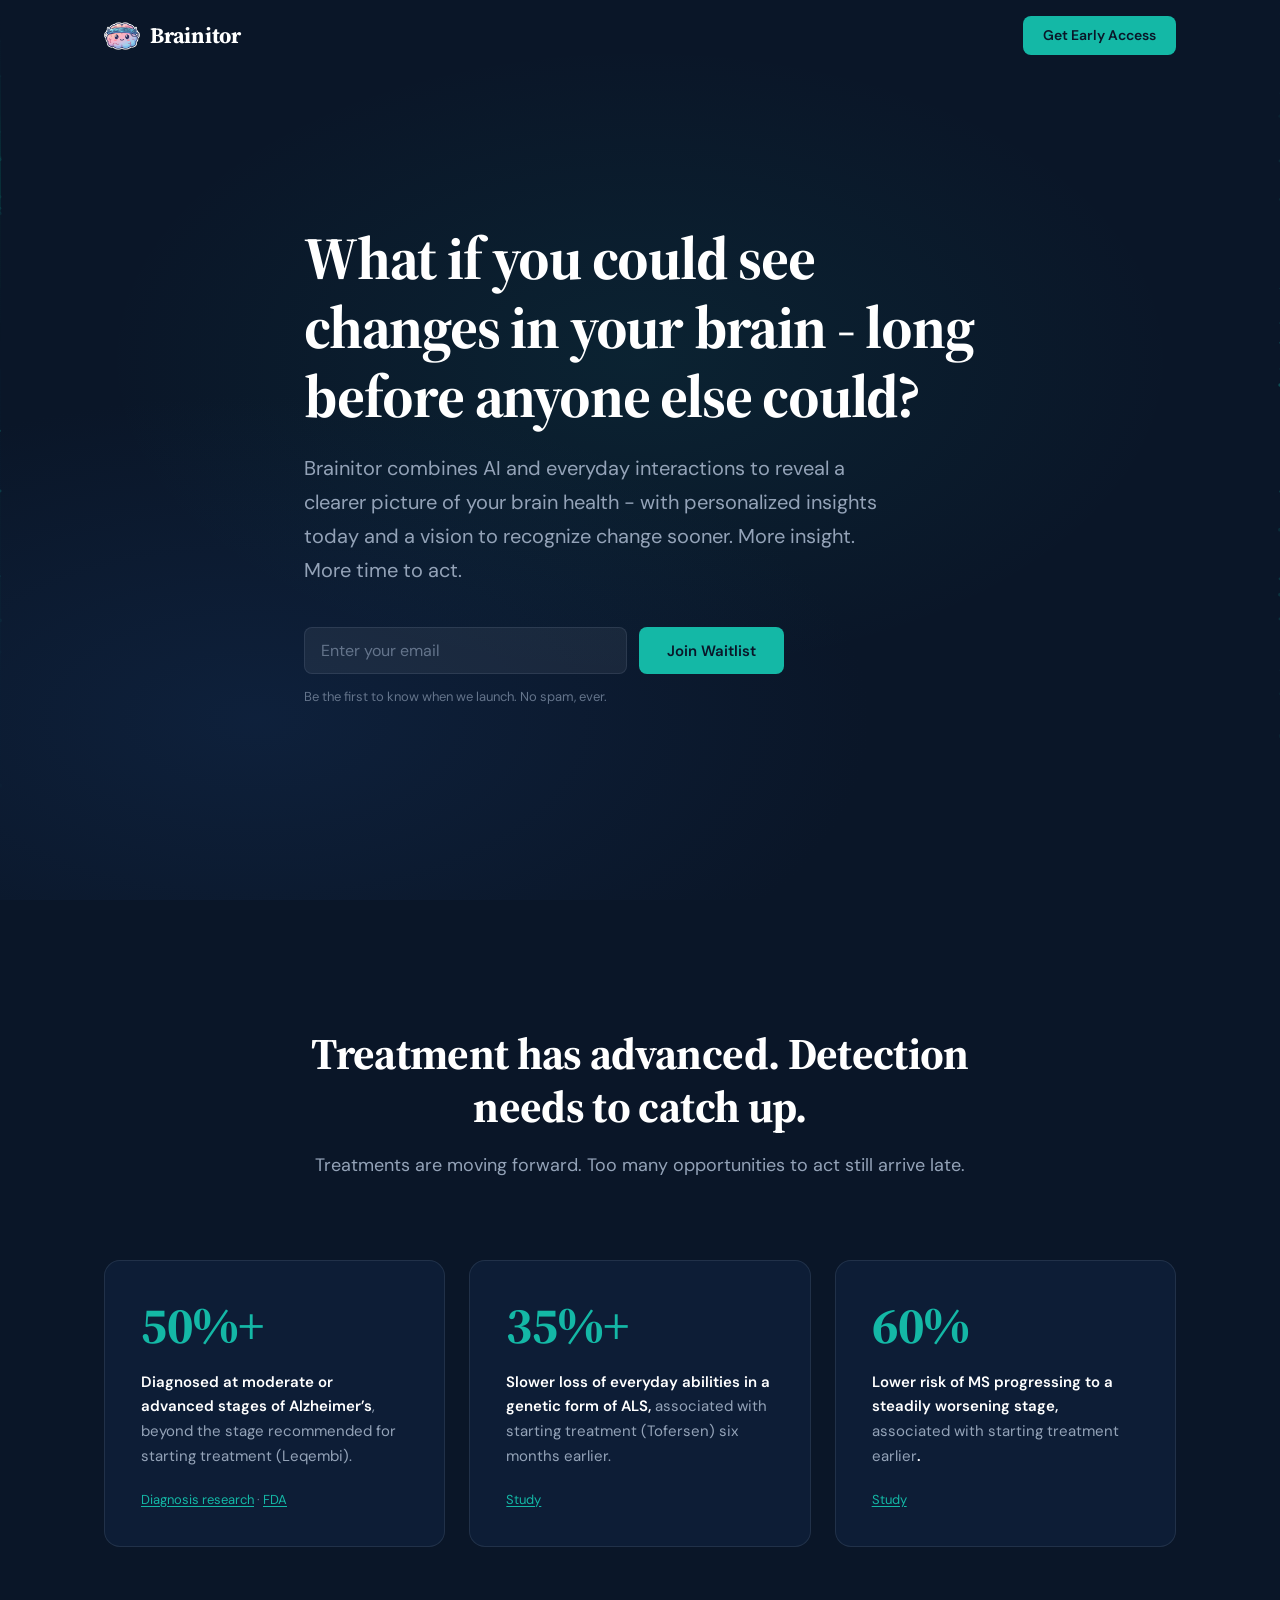
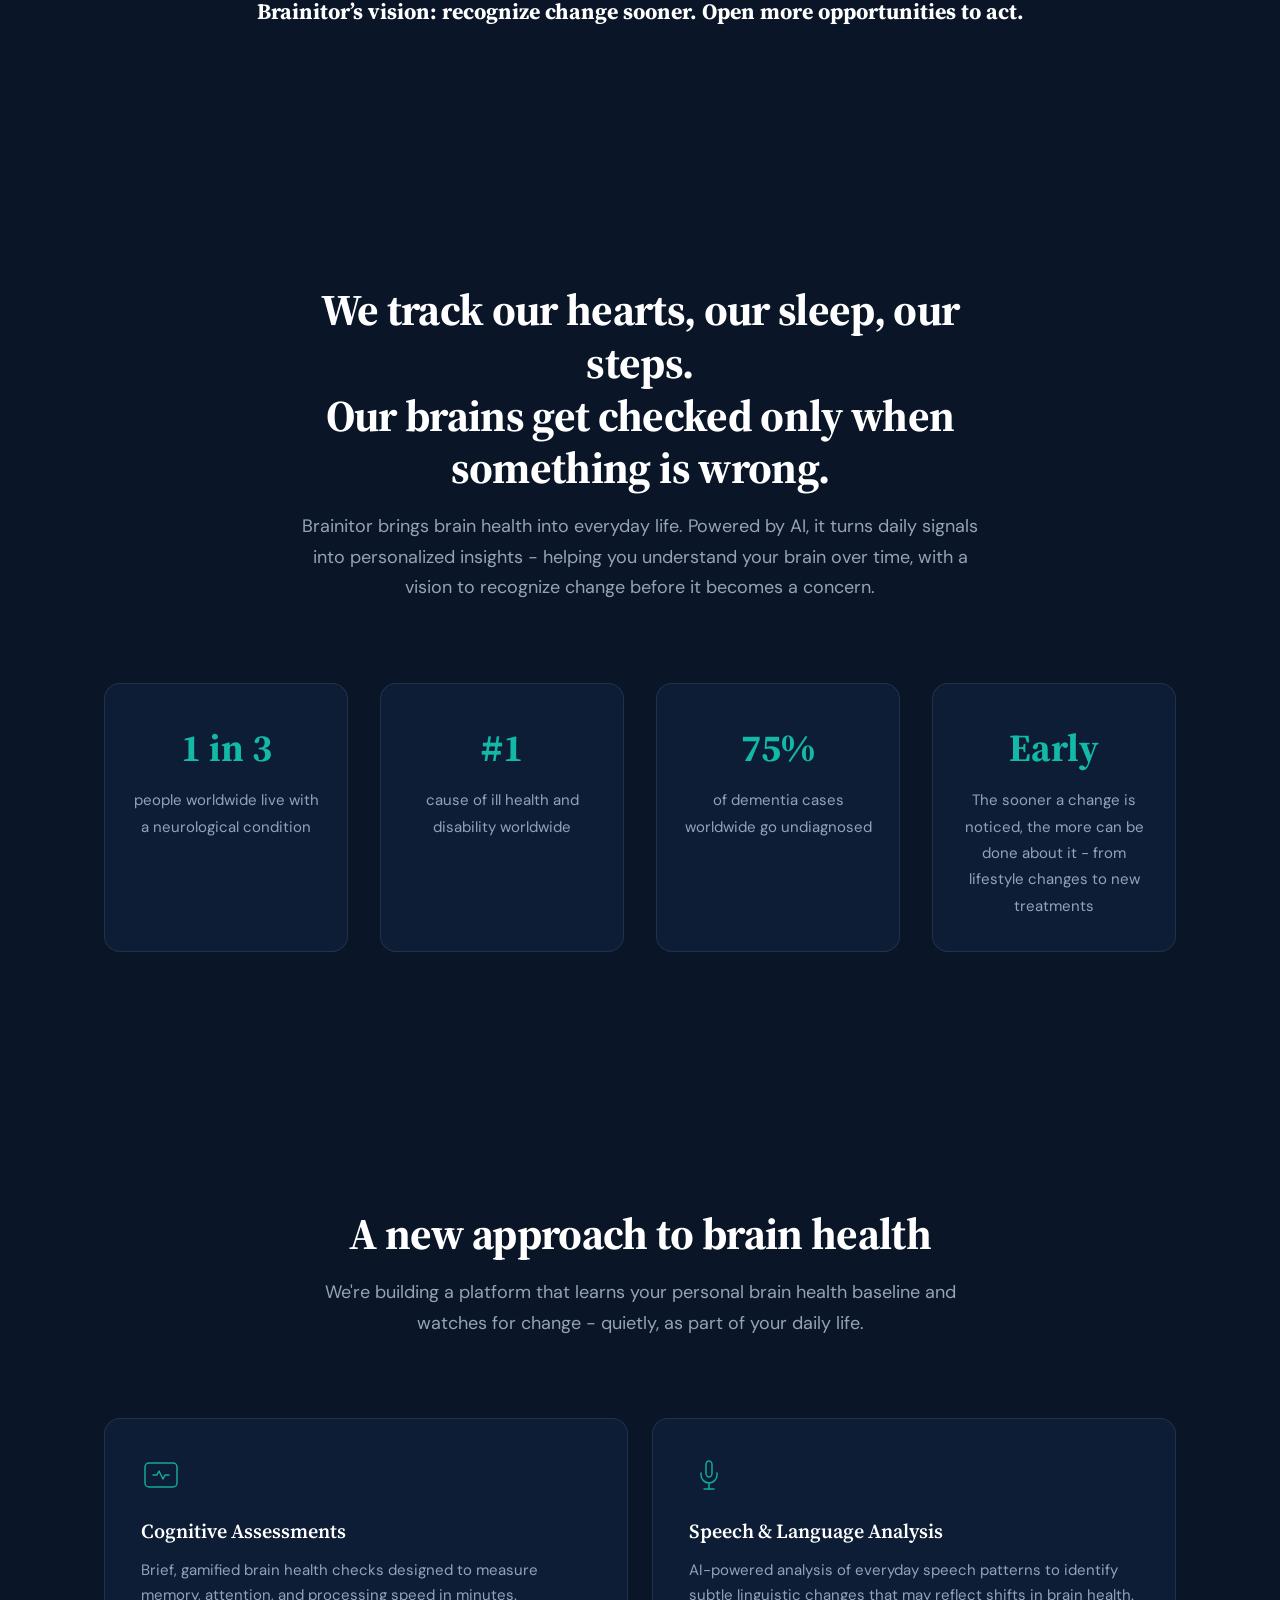
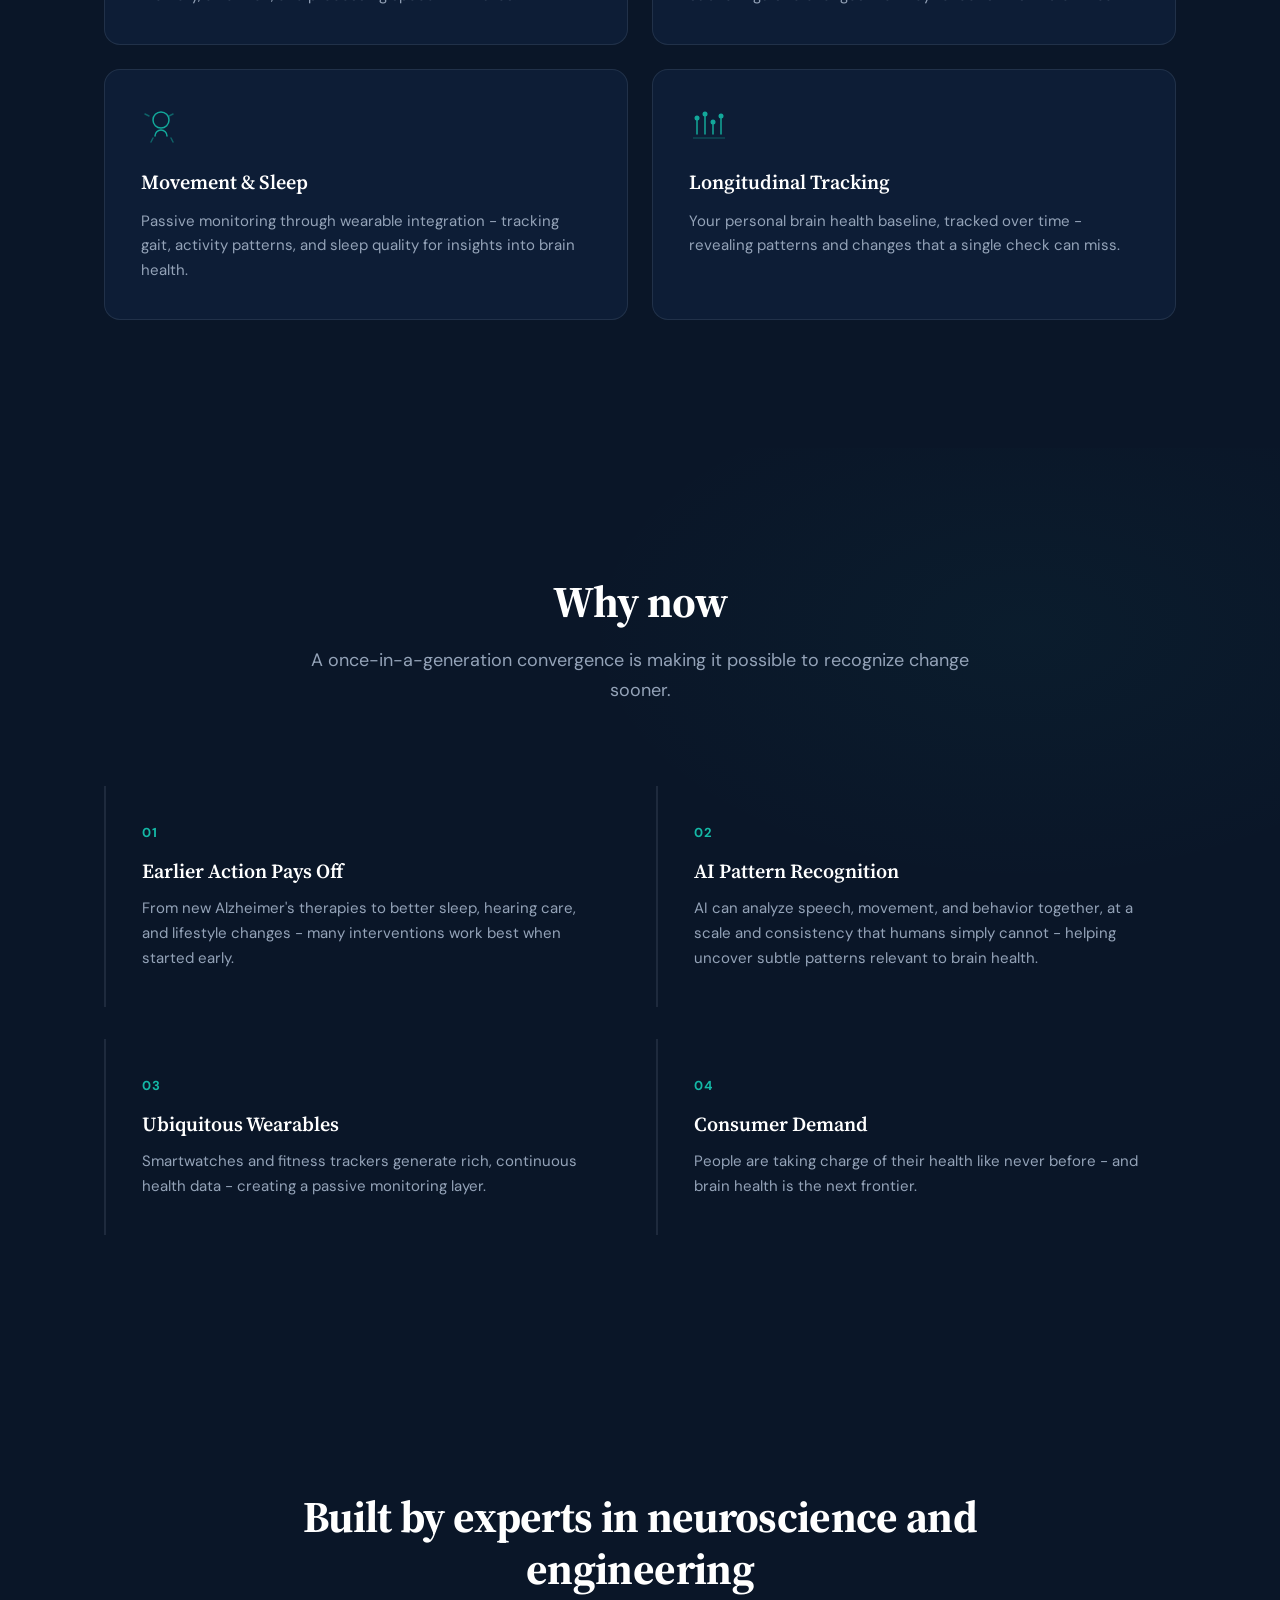
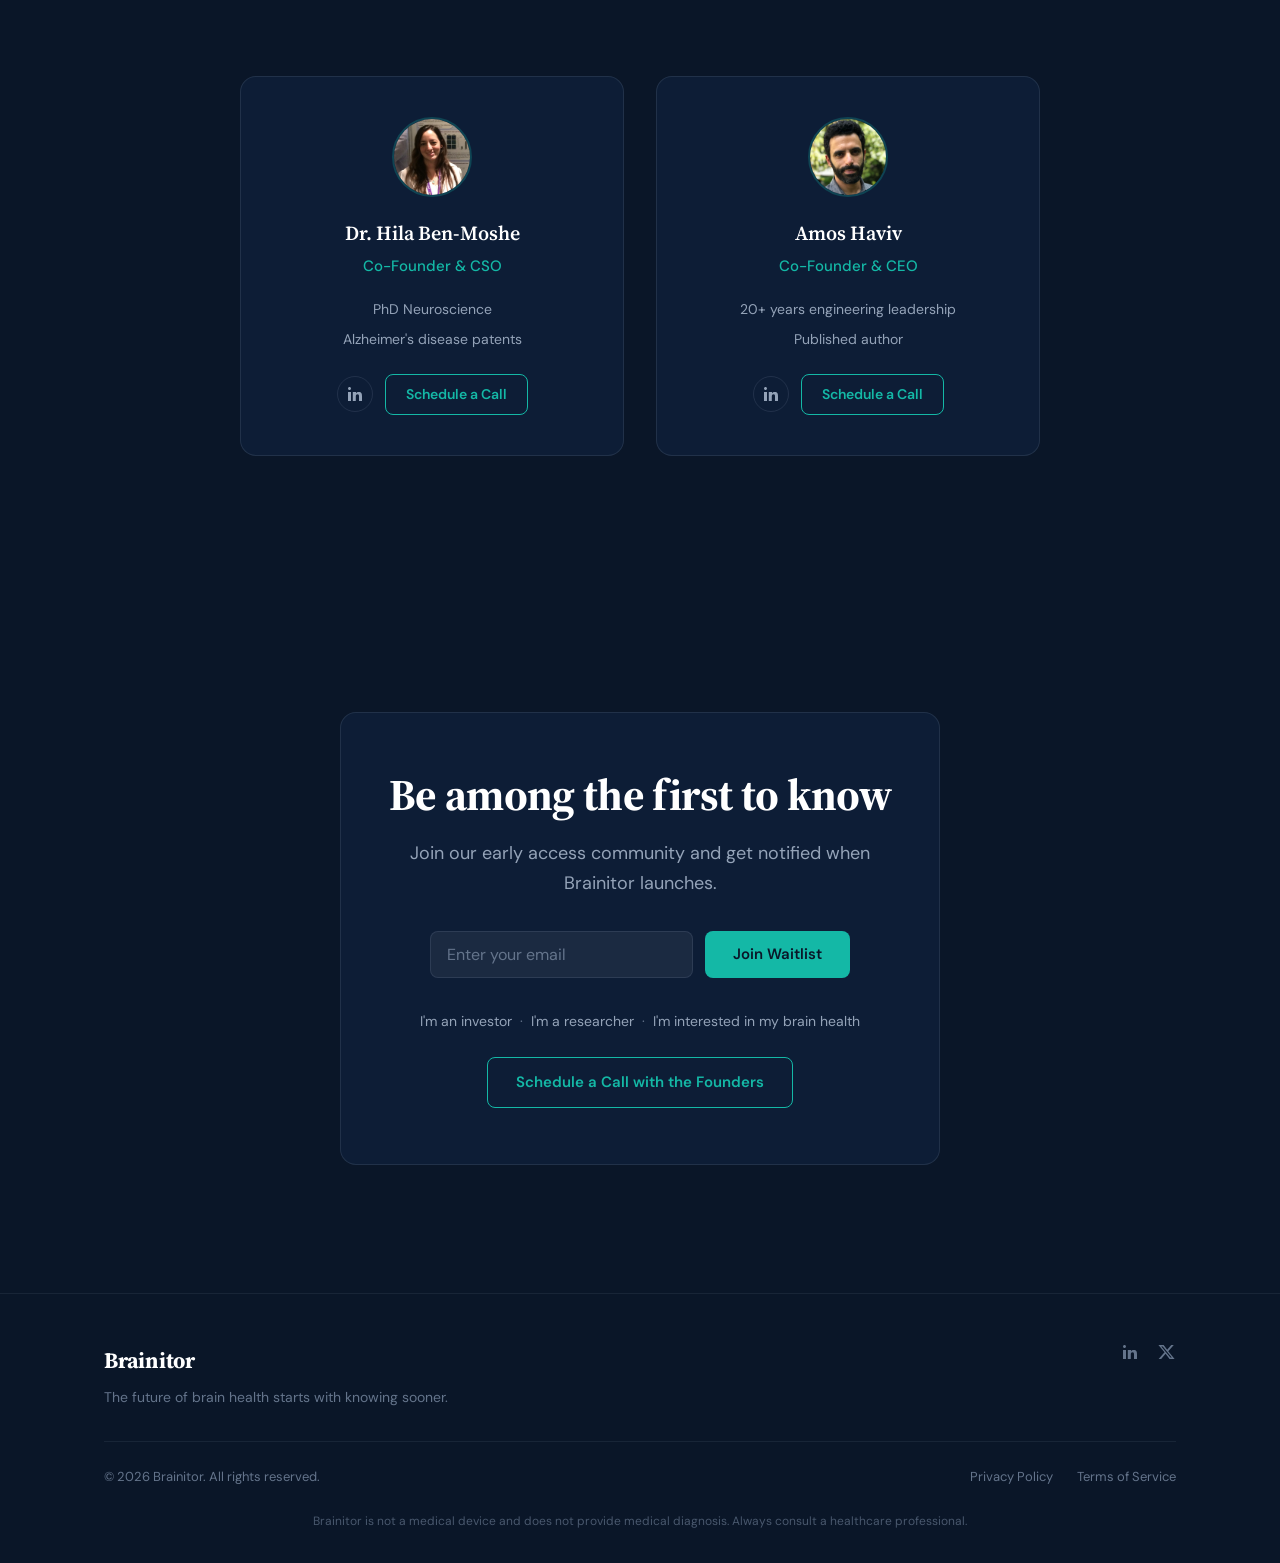
==== commit b6378a8c: "Align metadata and Why Now subtitle with new brain health messaging Co-Authored-By: Claude Opus 5.5 " ====
--- a/index.html
+++ b/index.html
@@ -4,13 +4,13 @@
   <meta charset="UTF-8">
   <meta name="viewport" content="width=device-width, initial-scale=1.0">
   <title>Brainitor - Know Your Brain, Over Time</title>
-  <meta name="description" content="Brainitor combines AI and everyday interactions to track your cognitive health over time and spot meaningful change early — whatever its cause.">
-  <meta name="keywords" content="brain health, cognitive health, early detection, cognitive monitoring, neurological health, Alzheimer's, dementia, AI, neuroscience">
+  <meta name="description" content="Brainitor combines AI and everyday interactions to reveal a clearer picture of your brain health - with personalized insights today and a vision to recognize change sooner.">
+  <meta name="keywords" content="brain health, brain health insights, cognitive health, neurological health, Alzheimer's, ALS, MS, dementia, AI, neuroscience">
 
   <!-- Open Graph -->
   <meta property="og:type" content="website">
   <meta property="og:title" content="Brainitor - Know Your Brain, Over Time">
-  <meta property="og:description" content="Brainitor combines AI and everyday interactions to track your cognitive health over time and spot meaningful change early — whatever its cause.">
+  <meta property="og:description" content="Brainitor combines AI and everyday interactions to reveal a clearer picture of your brain health - with personalized insights today and a vision to recognize change sooner.">
   <meta property="og:image" content="https://brainitor.com/assets/og-image.png">
   <meta property="og:url" content="https://brainitor.com">
   <meta property="og:site_name" content="Brainitor">
@@ -18,7 +18,7 @@
   <!-- Twitter Card -->
   <meta name="twitter:card" content="summary_large_image">
   <meta name="twitter:title" content="Brainitor - Know Your Brain, Over Time">
-  <meta name="twitter:description" content="Brainitor combines AI and everyday interactions to track your cognitive health and spot meaningful change early.">
+  <meta name="twitter:description" content="Brainitor combines AI and everyday interactions to reveal a clearer picture of your brain health - with personalized insights today and a vision to recognize change sooner.">
   <meta name="twitter:image" content="https://brainitor.com/assets/og-image.png">
 
   <!-- Favicon -->
@@ -39,7 +39,7 @@
     "@type": "Organization",
     "name": "Brainitor",
     "url": "https://brainitor.com",
-    "description": "Consumer-first, multi-modal AI platform for continuous brain health monitoring and early detection of cognitive change.",
+    "description": "Consumer-first, multi-modal AI platform that turns everyday signals into personalized brain health insights, with a vision to recognize change sooner.",
     "founders": [
       {
         "@type": "Person",
@@ -219,7 +219,7 @@
       <div class="container">
         <div class="section__header reveal">
           <h2 class="section__title">Why now</h2>
-          <p class="section__subtitle">A once-in-a-generation convergence is making early detection possible for the first time.</p>
+          <p class="section__subtitle">A once-in-a-generation convergence is making it possible to recognize change sooner.</p>
         </div>
         <div class="grid-2x2 reveal">
           <div class="grid-item">
